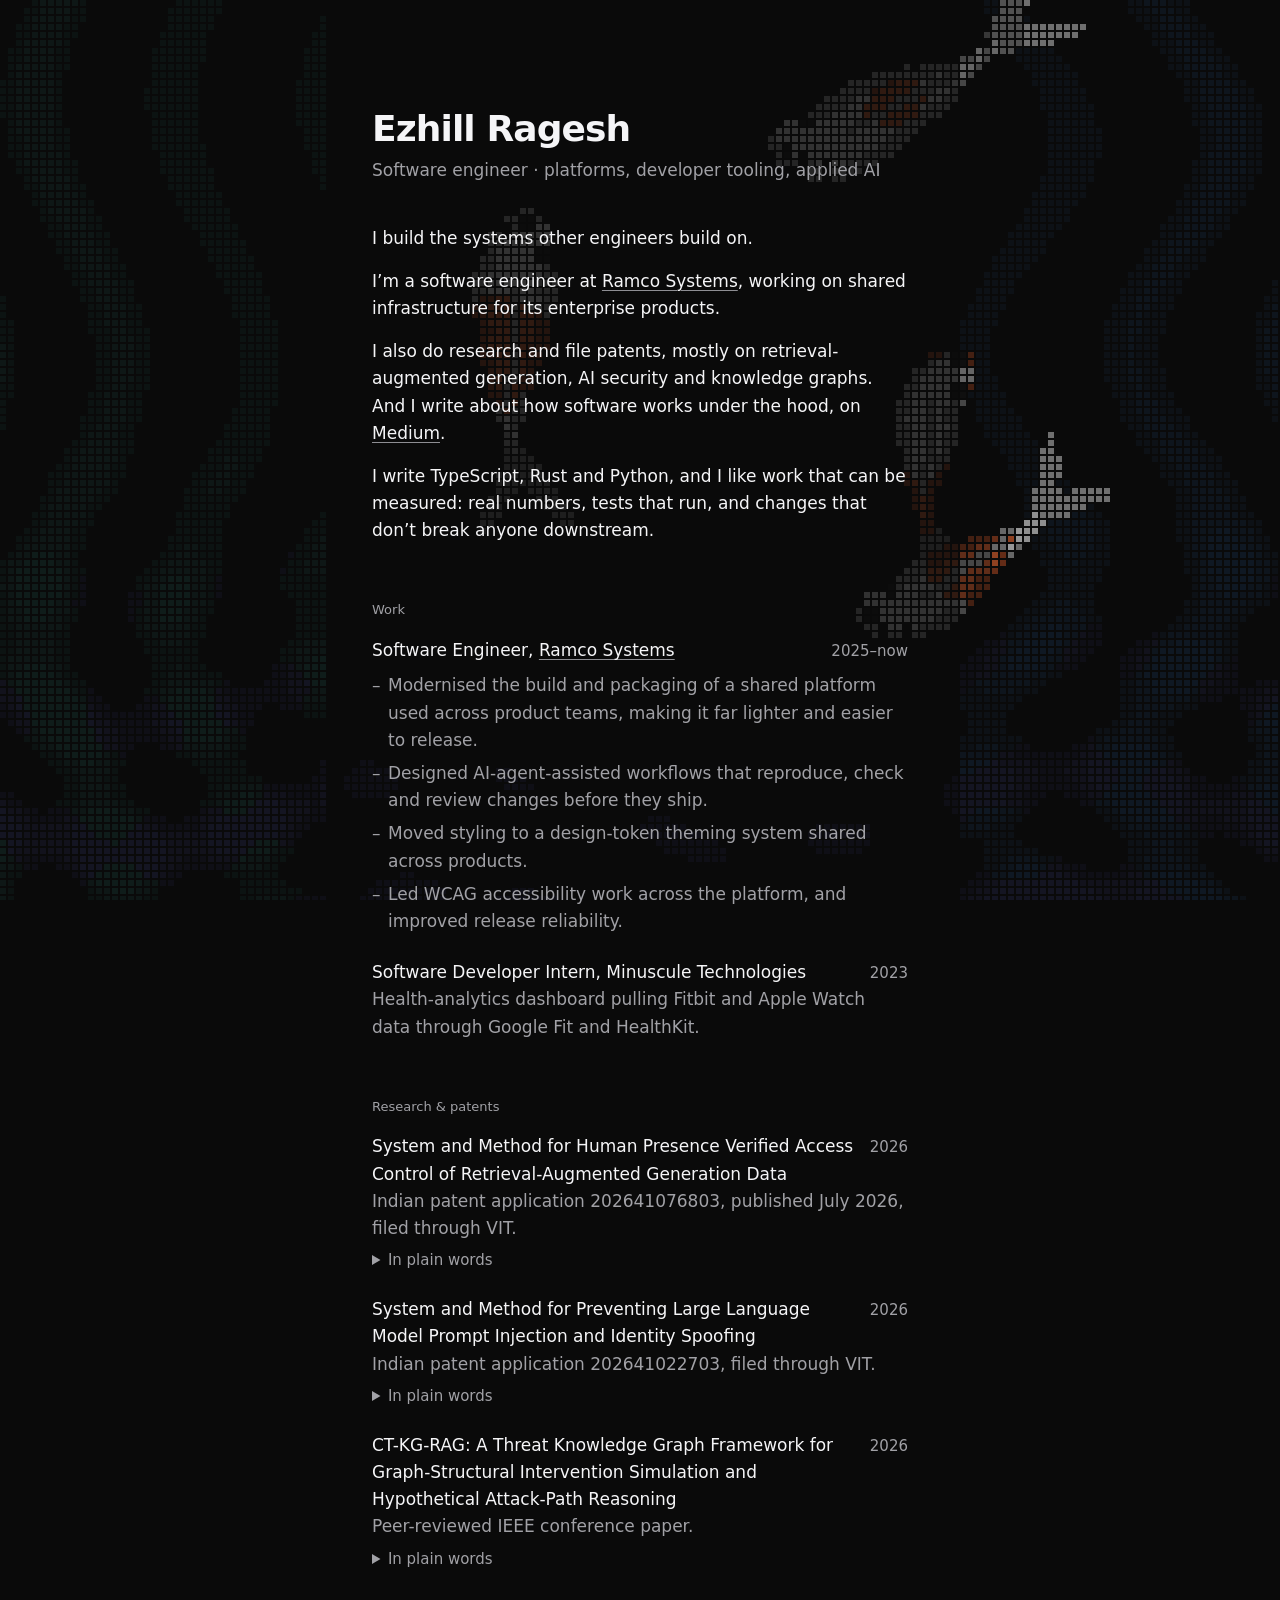
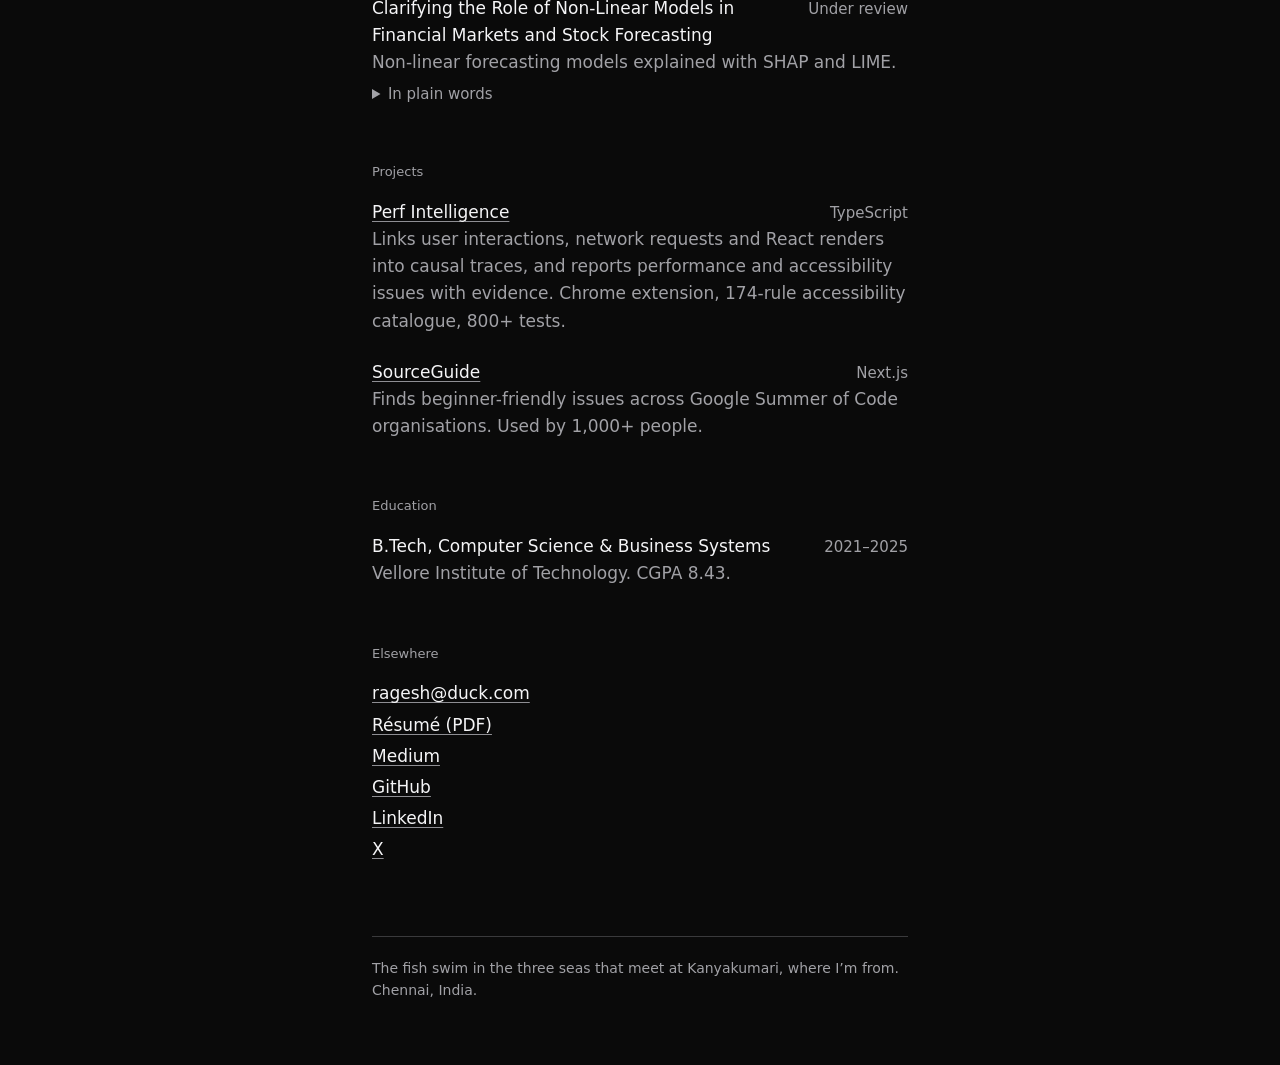
==== index.html @ 2beb7616 "Add pixel koi background Dark-only theme with an animated canvas background: pixel koi swimming over" ====
<!doctype html>
<html lang="en">
<head>
<meta charset="utf-8">
<meta name="viewport" content="width=device-width, initial-scale=1">
<title>Ezhill Ragesh · Software Engineer</title>
<meta name="description" content="Ezhill Ragesh is a software engineer in Chennai working on platforms, developer tooling and applied AI. Research and patents on retrieval-augmented generation and AI security.">
<meta name="author" content="Ezhill Ragesh">
<meta name="robots" content="index, follow, max-image-preview:large">
<meta name="color-scheme" content="dark">
<meta name="theme-color" content="#0a0a0a">
<link rel="canonical" href="https://ezhillragesh.github.io/">
<link rel="icon" href="/favicon.svg" type="image/svg+xml">
<link rel="icon" href="/apple-touch-icon.png" type="image/png" sizes="180x180">
<link rel="apple-touch-icon" href="/apple-touch-icon.png">
<link rel="me" href="https://github.com/ezhillragesh">
<link rel="me" href="https://medium.com/@ezhillragesh">
<link rel="me" href="https://x.com/ezhillragesh">
<link rel="me" href="https://linkedin.com/in/ezhillragesh">

<meta property="og:type" content="profile">
<meta property="og:site_name" content="Ezhill Ragesh">
<meta property="og:title" content="Ezhill Ragesh · Software Engineer">
<meta property="og:description" content="Platforms, developer tooling and applied AI. Research and patents on retrieval-augmented generation and AI security.">
<meta property="og:url" content="https://ezhillragesh.github.io/">
<meta property="og:image" content="https://ezhillragesh.github.io/og.png">
<meta property="og:image:width" content="1200">
<meta property="og:image:height" content="630">
<meta property="og:image:alt" content="Ezhill Ragesh, software engineer">
<meta property="og:locale" content="en_IN">
<meta property="profile:first_name" content="Ezhill">
<meta property="profile:last_name" content="Ragesh">
<meta name="twitter:card" content="summary_large_image">
<meta name="twitter:site" content="@ezhillragesh">
<meta name="twitter:creator" content="@ezhillragesh">
<meta name="twitter:title" content="Ezhill Ragesh · Software Engineer">
<meta name="twitter:description" content="Platforms, developer tooling and applied AI. Research and patents on retrieval-augmented generation and AI security.">
<meta name="twitter:image" content="https://ezhillragesh.github.io/og.png">

<script type="application/ld+json">
{
  "@context": "https://schema.org",
  "@type": "ProfilePage",
  "url": "https://ezhillragesh.github.io/",
  "dateModified": "2026-10-26",
  "mainEntity": {
    "@type": "Person",
    "@id": "https://ezhillragesh.github.io/#person",
    "name": "Ezhill Ragesh",
    "alternateName": ["Ezhill Ragesh K T", "Ezhill"],
    "url": "https://ezhillragesh.github.io/",
    "image": "https://ezhillragesh.github.io/og.png",
    "jobTitle": "Software Engineer",
    "worksFor": { "@type": "Organization", "name": "Ramco Systems", "url": "https://www.ramco.com" },
    "alumniOf": { "@type": "CollegeOrUniversity", "name": "Vellore Institute of Technology", "url": "https://vit.ac.in" },
    "address": { "@type": "PostalAddress", "addressLocality": "Chennai", "addressCountry": "IN" },
    "email": "mailto:ragesh@duck.com",
    "knowsAbout": ["Platform engineering", "Developer tooling", "Applied AI", "Retrieval-augmented generation", "AI security", "Knowledge graphs", "Web performance", "Accessibility", "TypeScript", "Python"],
    "sameAs": [
      "https://github.com/ezhillragesh",
      "https://linkedin.com/in/ezhillragesh",
      "https://x.com/ezhillragesh",
      "https://medium.com/@ezhillragesh"
    ]
  }
}
</script>
<style>
  :root {
    color-scheme: dark;
    --bg: #0a0a0a;
    --text: #f5f5f7;
    --muted: #a1a1a6;
    --underline: #8e8e93;
    --line: #3a3a3c;
    --focus: #4da3ff;
    --sea-west: #173a34;
    --sea-east: #18304d;
    --sea-south: #25284a;
  }

  *, *::before, *::after { box-sizing: border-box; }

  html {
    -webkit-text-size-adjust: 100%;
    text-size-adjust: 100%;
  }

  body {
    margin: 0;
    background: var(--bg);
    color: var(--text);
    font: 400 1.0625rem/1.6 system-ui, -apple-system, "Segoe UI", Roboto, "Helvetica Neue", Arial, sans-serif;
    font-synthesis: none;
    text-rendering: optimizeLegibility;
    -webkit-font-smoothing: antialiased;
  }

  .sea {
    position: fixed;
    inset: 0;
    z-index: -1;
    width: 100%;
    height: 100%;
    pointer-events: none;
  }

  .wrap {
    max-width: 36rem;
    margin: 0 auto;
    padding: 0 1.25rem;
  }
  .top { padding-top: clamp(3.5rem, 12vh, 8rem); }

  .sr {
    position: absolute;
    width: 1px;
    height: 1px;
    margin: -1px;
    padding: 0;
    overflow: hidden;
    clip: rect(0 0 0 0);
    white-space: nowrap;
    border: 0;
  }

  h1 {
    margin: 0;
    font-size: clamp(1.875rem, 6vw, 2.25rem);
    line-height: 1.15;
    font-weight: 600;
    letter-spacing: -0.025em;
  }

  .lede {
    margin: 0.5rem 0 0;
    color: var(--muted);
  }

  h2 {
    margin: 3.5rem 0 1rem;
    font-size: 0.8125rem;
    font-weight: 500;
    color: var(--muted);
  }

  p { margin: 0 0 1rem; }
  .intro { margin-top: 2.5rem; }

  a {
    color: inherit;
    text-decoration: underline;
    text-decoration-color: var(--underline);
    text-decoration-thickness: 1px;
    text-underline-offset: 0.2em;
  }
  a:hover { text-decoration-color: currentColor; }
  a:focus-visible,
  summary:focus-visible {
    outline: 2px solid var(--focus);
    outline-offset: 2px;
    border-radius: 2px;
  }

  ul, ol {
    list-style: none;
    margin: 0;
    padding: 0;
  }
  li { margin: 0 0 1.5rem; }
  li:last-child { margin-bottom: 0; }

  .row {
    display: flex;
    justify-content: space-between;
    align-items: baseline;
    gap: 1rem;
  }
  .meta {
    flex-shrink: 0;
    color: var(--muted);
    font-size: 0.9375rem;
    font-variant-numeric: tabular-nums;
  }
  .desc {
    display: block;
    color: var(--muted);
  }

  .points {
    margin-top: 0.5rem;
    color: var(--muted);
  }
  .points li {
    position: relative;
    margin: 0 0 0.375rem;
    padding-left: 1rem;
  }
  .points li::before {
    content: "–";
    content: "–" / "";
    position: absolute;
    left: 0;
  }

  details { margin-top: 0.375rem; }
  summary {
    width: fit-content;
    color: var(--muted);
    font-size: 0.9375rem;
    cursor: pointer;
  }
  summary:hover { color: var(--text); }
  details p {
    margin: 0.375rem 0 0;
    padding-left: 1rem;
    border-left: 1px solid var(--line);
  }

  .links li { margin-bottom: 0.25rem; }

  footer .wrap { padding-bottom: 4rem; }
  footer p {
    margin: 4.5rem 0 0;
    padding-top: 1.25rem;
    border-top: 1px solid var(--line);
    color: var(--muted);
    font-size: 0.875rem;
  }

  ::selection {
    background: var(--text);
    color: var(--bg);
  }

</style>
</head>
<body>
<canvas class="sea" aria-hidden="true"></canvas>
<header class="wrap top">
  <h1>Ezhill Ragesh</h1>
  <p class="lede">Software engineer · platforms, developer tooling, applied AI</p>
</header>

<main class="wrap">
  <section class="intro" aria-label="About">
    <p>I build the systems other engineers build on.</p>
    <p>I&rsquo;m a software engineer at <a href="https://www.ramco.com">Ramco Systems</a>, working on shared infrastructure for its enterprise products.</p>
    <p>I also do research and file patents, mostly on retrieval-augmented generation, AI security and knowledge graphs. And I write about how software works under the hood, on <a href="https://medium.com/@ezhillragesh">Medium</a>.</p>
    <p>I write TypeScript, Rust and Python, and I like work that can be measured: real numbers, tests that run, and changes that don&rsquo;t break anyone downstream.</p>
  </section>

  <section aria-labelledby="work">
    <h2 id="work">Work</h2>
    <ul role="list">
      <li>
        <div class="row"><span>Software Engineer, <a href="https://www.ramco.com">Ramco Systems</a></span><span class="meta">2025&ndash;now</span></div>
        <ul class="points" role="list">
          <li>Modernised the build and packaging of a shared platform used across product teams, making it far lighter and easier to release.</li>
          <li>Designed AI-agent-assisted workflows that reproduce, check and review changes before they ship.</li>
          <li>Moved styling to a design-token theming system shared across products.</li>
          <li>Led WCAG accessibility work across the platform, and improved release reliability.</li>
        </ul>
      </li>
      <li>
        <div class="row"><span>Software Developer Intern, Minuscule Technologies</span><span class="meta">2023</span></div>
        <span class="desc">Health-analytics dashboard pulling Fitbit and Apple Watch data through Google Fit and HealthKit.</span>
      </li>
    </ul>
  </section>

  <section aria-labelledby="research">
    <h2 id="research">Research &amp; patents</h2>
    <ul role="list">
      <li>
        <div class="row"><span>System and Method for Human Presence Verified Access Control of Retrieval-Augmented Generation Data</span><span class="meta">2026</span></div>
        <span class="desc">Indian patent application 202641076803, published July 2026, filed through VIT.</span>
        <details>
          <summary>In plain words<span class="sr">: human-presence patent</span></summary>
          <p>An AI assistant can read private documents only while a real person is proven to be present, so malware on a fully compromised computer can&rsquo;t quietly pull the data out.</p>
        </details>
      </li>
      <li>
        <div class="row"><span>System and Method for Preventing Large Language Model Prompt Injection and Identity Spoofing</span><span class="meta">2026</span></div>
        <span class="desc">Indian patent application 202641022703, filed through VIT.</span>
        <details>
          <summary>In plain words<span class="sr">: prompt-injection patent</span></summary>
          <p>Stops attackers from hiding instructions in what an AI model reads, or posing as someone else, to make the model do things it shouldn&rsquo;t.</p>
        </details>
      </li>
      <li>
        <div class="row"><span>CT-KG-RAG: A Threat Knowledge Graph Framework for Graph-Structural Intervention Simulation and Hypothetical Attack-Path Reasoning</span><span class="meta">2026</span></div>
        <span class="desc">Peer-reviewed IEEE conference paper.</span>
        <details>
          <summary>In plain words<span class="sr">: threat knowledge graph paper</span></summary>
          <p>Maps how cyberattacks connect as a graph, then lets an AI ask &ldquo;what if&rdquo;: which attack paths open or close when one part of a system changes.</p>
        </details>
      </li>
      <li>
        <div class="row"><span>Clarifying the Role of Non-Linear Models in Financial Markets and Stock Forecasting</span><span class="meta">Under review</span></div>
        <span class="desc">Non-linear forecasting models explained with SHAP and LIME.</span>
        <details>
          <summary>In plain words<span class="sr">: stock forecasting paper</span></summary>
          <p>Tests whether complex models really predict Indian stock prices better than simple ones, and shows why they make the predictions they do.</p>
        </details>
      </li>
    </ul>
  </section>

  <section aria-labelledby="projects">
    <h2 id="projects">Projects</h2>
    <ul role="list">
      <li>
        <div class="row"><a href="https://github.com/ezhillragesh/performance-engine">Perf Intelligence</a><span class="meta">TypeScript</span></div>
        <span class="desc">Links user interactions, network requests and React renders into causal traces, and reports performance and accessibility issues with evidence. Chrome extension, 174-rule accessibility catalogue, 800+ tests.</span>
      </li>
      <li>
        <div class="row"><a href="https://sourceguide.vercel.app/">SourceGuide</a><span class="meta">Next.js</span></div>
        <span class="desc">Finds beginner-friendly issues across Google Summer of Code organisations. Used by 1,000+ people.</span>
      </li>
    </ul>
  </section>

  <section aria-labelledby="education">
    <h2 id="education">Education</h2>
    <ul role="list">
      <li>
        <div class="row"><span>B.Tech, Computer Science &amp; Business Systems</span><span class="meta">2021&ndash;2025</span></div>
        <span class="desc">Vellore Institute of Technology. CGPA 8.43.</span>
      </li>
    </ul>
  </section>

  <section aria-labelledby="elsewhere">
    <h2 id="elsewhere">Elsewhere</h2>
    <ul class="links" role="list">
      <li><a href="mailto:ragesh@duck.com">ragesh@duck.com</a></li>
      <li><a href="/resume.pdf">R&eacute;sum&eacute; (PDF)</a></li>
      <li><a href="https://medium.com/@ezhillragesh">Medium</a></li>
      <li><a href="https://github.com/ezhillragesh">GitHub</a></li>
      <li><a href="https://linkedin.com/in/ezhillragesh">LinkedIn</a></li>
      <li><a href="https://x.com/ezhillragesh">X</a></li>
    </ul>
  </section>

</main>

<footer>
  <div class="wrap">
    <p>The fish swim in the three seas that meet at Kanyakumari, where I’m from. Chennai, India.</p>
  </div>
</footer>

<script>
// Pixel fish swimming over a faint sea: the Arabian Sea (west), the Bay of
// Bengal (east) and the Indian Ocean (south), which meet at Kanyakumari.
(() => {
  const canvas = document.querySelector('.sea');
  const ctx = canvas.getContext('2d', { alpha: false });
  const motion = matchMedia('(prefers-reduced-motion: reduce)');
  const PITCH = 8, CELL = 6, FPS = 30;
  // fish are drawn at 20% strength under the text so it keeps WCAG AA contrast
  const DIM = [0.2, 0.45, 0.7, 1];
  const FISH = { body: '#d4d4d4', shade: '#8f8f8f', orange: '#c8582b', deep: '#8a3a1c', fin: '#6f6f6f', eye: '#141414' };
  let w, h, cols, rows, cx, column, raf = 0, last = 0, bg, sea, paint, fish = [];
  let colWA, colEA, colPW, colPE, colSK, colSP, colDim;
  const food = [];

  const hex = (v) => [1, 3, 5].map((i) => parseInt(v.trim().slice(i, i + 2), 16));
  const mix = (a, b, t) => `rgb(${a.map((x, i) => Math.round(x + (b[i] - x) * t)).join(',')})`;

  function readPalette() {
    const css = getComputedStyle(document.documentElement);
    const base = hex(css.getPropertyValue('--bg'));
    bg = `rgb(${base})`;
    sea = {};
    for (const k of ['west', 'east', 'south']) {
      const c = hex(css.getPropertyValue('--sea-' + k));
      sea[k] = [0, 0.18, 0.28, 0.38].map((t) => mix(base, c, t));
    }
    paint = {};
    for (const [k, v] of Object.entries(FISH)) paint[k] = DIM.map((t) => mix(base, hex(v), t));
  }

  function makeFish(i, n) {
    const len = Math.min(w, h) < 600 ? 120 + Math.random() * 60 : 190 + Math.random() * 110, segs = 16;
    const x = Math.random() * w, y = Math.random() * h, a = Math.random() * Math.PI * 2;
    const pts = Array.from({ length: segs }, (_, k) => ({ x: x - Math.cos(a) * k * len / segs, y: y - Math.sin(a) * k * len / segs }));
    return { pts, len, seg: len / segs, a, speed: 22 + Math.random() * 16, seed: i * 7.3 + Math.random() * 100, phase: Math.random() * 6 };
  }

  function resize() {
    const dpr = Math.min(devicePixelRatio || 1, 2);
    w = innerWidth; h = innerHeight;
    canvas.width = w * dpr; canvas.height = h * dpr;
    ctx.setTransform(dpr, 0, 0, dpr, 0, 0);
    cols = Math.ceil(w / PITCH) + 1; rows = Math.ceil(h / PITCH) + 1;
    cx = w / 2; column = Math.min(w, 640) / 2;
    // per-column constants, so the sea loop only does three sines per cell
    colWA = new Float32Array(cols); colEA = new Float32Array(cols); colPW = new Float32Array(cols);
    colPE = new Float32Array(cols); colSK = new Float32Array(cols); colSP = new Float32Array(cols);
    colDim = new Float32Array(cols);
    for (let i = 0; i < cols; i++) {
      const x = i * PITCH, nx = x / w;
      colWA[i] = Math.max(0, 1 - nx * 1.6);
      colEA[i] = Math.max(0, 1 - (1 - nx) * 1.6);
      colPW[i] = x * 0.045; colPE[i] = -x * 0.04; colSK[i] = x * 0.01;
      colDim[i] = dimAt(x) ? 1 : 0.5;
    }
    const n = Math.max(2, Math.min(5, Math.round((w * h) / 300000)));
    while (fish.length < n) fish.push(makeFish(fish.length, n));
    fish.length = n;
  }

  // how strongly to draw at x: faint under the reading column, full in the margins
  function dimAt(x) {
    const e = Math.abs(x - cx) / column;
    return e < 1 ? 0 : e < 1.1 ? 1 : e < 1.2 ? 2 : 3;
  }

  function step(f, t, dt) {
    const head = f.pts[0];
    let want = f.a + Math.sin(t * 0.3 + f.seed) * 0.6 + Math.sin(t * 0.11 + f.seed * 2) * 0.8;
    const target = food.find((p) => Math.hypot(p.x - head.x, p.y - head.y) < 420);
    const m = 80;
    if (target) want = Math.atan2(target.y - head.y, target.x - head.x);
    else if (head.x < -m || head.x > w + m || head.y < -m || head.y > h + m) want = Math.atan2(h / 2 - head.y, w / 2 - head.x);
    let d = ((want - f.a + Math.PI * 3) % (Math.PI * 2)) - Math.PI;
    f.a += Math.max(-1.2 * dt, Math.min(1.2 * dt, d));
    const v = f.speed * (target ? 1.8 : 1);
    head.x += Math.cos(f.a) * v * dt; head.y += Math.sin(f.a) * v * dt;
    for (let i = 1; i < f.pts.length; i++) {
      const p = f.pts[i], q = f.pts[i - 1];
      const dx = p.x - q.x, dy = p.y - q.y, l = Math.hypot(dx, dy) || 1;
      p.x = q.x + dx / l * f.seg; p.y = q.y + dy / l * f.seg;
    }
  }

  function cell(grid, x, y, color, layer) {
    const i = Math.floor(x / PITCH), j = Math.floor(y / PITCH);
    if (i < 0 || j < 0 || i >= cols || j >= rows) return;
    const k = j * cols + i;
    if (layer >= (grid.layer[k] || 0)) { grid.color[k] = color; grid.layer[k] = layer; }
  }

  function line(grid, x0, y0, x1, y1, color, layer) {
    const n = Math.ceil(Math.hypot(x1 - x0, y1 - y0) / (PITCH * 0.7));
    for (let s = 0; s <= n; s++) cell(grid, x0 + (x1 - x0) * s / n, y0 + (y1 - y0) * s / n, color, layer);
  }

  // fish body half-width from nose (0) to tail base (1), as a fraction of the widest point
  const PROFILE = [[0, .07], [.015, .3], [.04, .56], [.09, .76], [.17, .92], [.28, 1], [.42, .96], [.56, .78], [.69, .54], [.8, .32], [.89, .16], [1, .06]];
  function widthAt(u) {
    for (let i = 1; i < PROFILE.length; i++) {
      if (u <= PROFILE[i][0]) {
        const [a, wa] = PROFILE[i - 1], [b, wb] = PROFILE[i];
        return wa + (wb - wa) * (u - a) / (b - a);
      }
    }
    return 0.06;
  }
  // large contiguous koi patches rather than speckle
  const patchAt = (u, v, s) => Math.sin(u * 7.2 + s) + 0.7 * Math.sin(u * 3.1 - s * 1.7) + 0.4 * Math.cos(v * 2.2 + s * 0.6) > 0.6;

  function drawFish(grid, f, t) {
    const n = f.pts.length, swim = t * 3.4 + f.phase, step = PITCH * 0.45;
    const pos = f.pts.map((p, i) => {
      const q = f.pts[Math.min(i + 1, n - 1)], r = f.pts[Math.max(i - 1, 0)];
      const ang = Math.atan2(r.y - q.y, r.x - q.x), u = i / (n - 1);
      const sway = Math.sin(swim - i * 0.5) * 6 * u * u;
      return { x: p.x - Math.sin(ang) * sway, y: p.y + Math.cos(ang) * sway, ang };
    });
    const at = (u) => {
      const x = Math.max(0, Math.min(1, u)) * (n - 1);
      const i = Math.min(n - 2, Math.floor(x)), fr = x - i, a = pos[i], b = pos[i + 1];
      return { x: a.x + (b.x - a.x) * fr, y: a.y + (b.y - a.y) * fr, ang: a.ang };
    };
    const maxHalf = f.len * 0.152;

    // tail: a fan that flares from the peduncle and forks at the trailing edge
    const tail = at(1), ta = tail.ang + Math.PI + Math.sin(swim) * 0.24;
    const tc = Math.cos(ta), ts = Math.sin(ta), tnx = -ts, tny = tc;
    const tLen = f.len * 0.32, tHalf = f.len * 0.2;
    for (let d = 0; d <= tLen; d += step) {
      const fr = d / tLen, hw = tHalf * (0.16 + 0.84 * fr);
      for (let o = -hw; o <= hw; o += step) {
        if (fr > 0.3 + 0.7 * (Math.abs(o) / hw)) continue;
        cell(grid, tail.x + tc * d + tnx * o, tail.y + ts * d + tny * o, 'fin', 1);
      }
    }

    // pectoral fins, swept back and fanning as it swims
    for (const side of [-1, 1]) {
      const b = at(0.3);
      const fa = b.ang + Math.PI + side * (0.95 + Math.sin(swim * 0.9 + side) * 0.22);
      const fc = Math.cos(fa), fs = Math.sin(fa), fl = f.len * 0.17;
      for (let d = 0; d <= fl; d += step) {
        const hw = f.len * 0.045 * (1 - d / fl) + step * 0.5;
        for (let o = -hw; o <= hw; o += step) {
          cell(grid, b.x + fc * d - fs * o, b.y + fs * d + fc * o, 'fin', 1);
        }
      }
    }

    // body: a filled cross-section at each point along the spine
    for (let d = 0; d <= f.len; d += step) {
      const u = d / f.len, p = at(u), hw = widthAt(u) * maxHalf;
      const nx = -Math.sin(p.ang), ny = Math.cos(p.ang);
      for (let o = -hw; o <= hw; o += step) {
        const v = o / hw, edge = Math.abs(v) > 0.66 || u > 0.93;
        const orange = patchAt(u, v, f.seed);
        cell(grid, p.x + nx * o, p.y + ny * o, orange ? (edge ? 'deep' : 'orange') : edge ? 'shade' : 'body', 2);
      }
    }

    for (let d = f.len * 0.3; d <= f.len * 0.8; d += step) {
      const p = at(d / f.len);
      cell(grid, p.x, p.y, 'shade', 3);
    }

    const e = at(0.08), er = widthAt(0.08) * maxHalf * 0.66;
    for (const side of [-1, 1]) {
      const ex = e.x - Math.sin(e.ang) * er * side, ey = e.y + Math.cos(e.ang) * er * side;
      for (const dx of [-PITCH * 0.4, PITCH * 0.4]) for (const dy of [-PITCH * 0.4, PITCH * 0.4]) cell(grid, ex + dx, ey + dy, 'eye', 4);
    }
  }

  function render(t, dt) {
    ctx.fillStyle = bg;
    ctx.fillRect(0, 0, w, h);
    // faint sea
    for (let i = 0; i < cols; i++) colSP[i] = Math.sin(colSK[i] + t * 0.15) * 2;
    for (let j = 0; j < rows; j++) {
      const y = j * PITCH, ny = y / h;
      const rw = Math.sin(y * 0.012 + t * 0.2) * 2, re = Math.sin(y * 0.015 - t * 0.25) * 2;
      const sb = -y * 0.05 - t, sa = Math.max(0, 1 - (1 - ny) * 1.8);
      for (let i = 0; i < cols; i++) {
        const west = colWA[i] * (0.5 + 0.5 * Math.sin(colPW[i] - t * 0.9 + rw));
        const east = colEA[i] * (0.5 + 0.5 * Math.sin(colPE[i] - t * 0.8 + re));
        const south = sa * (0.5 + 0.5 * Math.sin(sb + colSP[i]));
        const v = (west + east + south) * colDim[i];
        const level = v > 1.05 ? 3 : v > 0.8 ? 2 : v > 0.55 ? 1 : 0;
        if (!level) continue;
        const k = south >= west && south >= east ? 'south' : west >= east ? 'west' : 'east';
        ctx.fillStyle = sea[k][level];
        ctx.fillRect(i * PITCH, y, CELL, CELL);
      }
    }
    // fish
    const grid = { color: new Array(cols * rows), layer: new Uint8Array(cols * rows) };
    for (const f of fish) { if (dt) step(f, t, dt); drawFish(grid, f, t); }
    for (let k = 0; k < grid.color.length; k++) {
      const c = grid.color[k];
      if (!c) continue;
      const x = (k % cols) * PITCH, y = Math.floor(k / cols) * PITCH;
      ctx.fillStyle = paint[c][dimAt(x + CELL / 2)];
      ctx.fillRect(x, y, CELL, CELL);
    }
    // food the visitor dropped
    for (const p of food) {
      ctx.fillStyle = paint.orange[dimAt(p.x)];
      ctx.fillRect(Math.floor(p.x / PITCH) * PITCH, Math.floor(p.y / PITCH) * PITCH, CELL, CELL);
    }
    while (food.length && (t - food[0].t > 6 || fish.some((f) => Math.hypot(f.pts[0].x - food[0].x, f.pts[0].y - food[0].y) < 14))) food.shift();
  }

  function frame(now) {
    raf = requestAnimationFrame(frame);
    if (now - last < 1000 / FPS) return;
    const dt = last ? Math.min(0.1, (now - last) / 1000) : 0;
    last = now;
    render(now / 1000, dt);
  }

  function start() {
    cancelAnimationFrame(raf); last = 0;
    readPalette(); resize();
    if (motion.matches) {
      for (const f of fish) for (let s = 0; s < 40; s++) step(f, s / 10, 0.1);
      render(4, 0);
    } else raf = requestAnimationFrame(frame);
  }

  let pending;
  addEventListener('resize', () => { clearTimeout(pending); pending = setTimeout(start, 150); });
  motion.addEventListener('change', start);
  addEventListener('pointerdown', (e) => {
    if (!motion.matches && food.length < 8) food.push({ x: e.clientX, y: e.clientY, t: performance.now() / 1000 });
  }, { passive: true });
  start();
})();
</script>
</body>
</html>
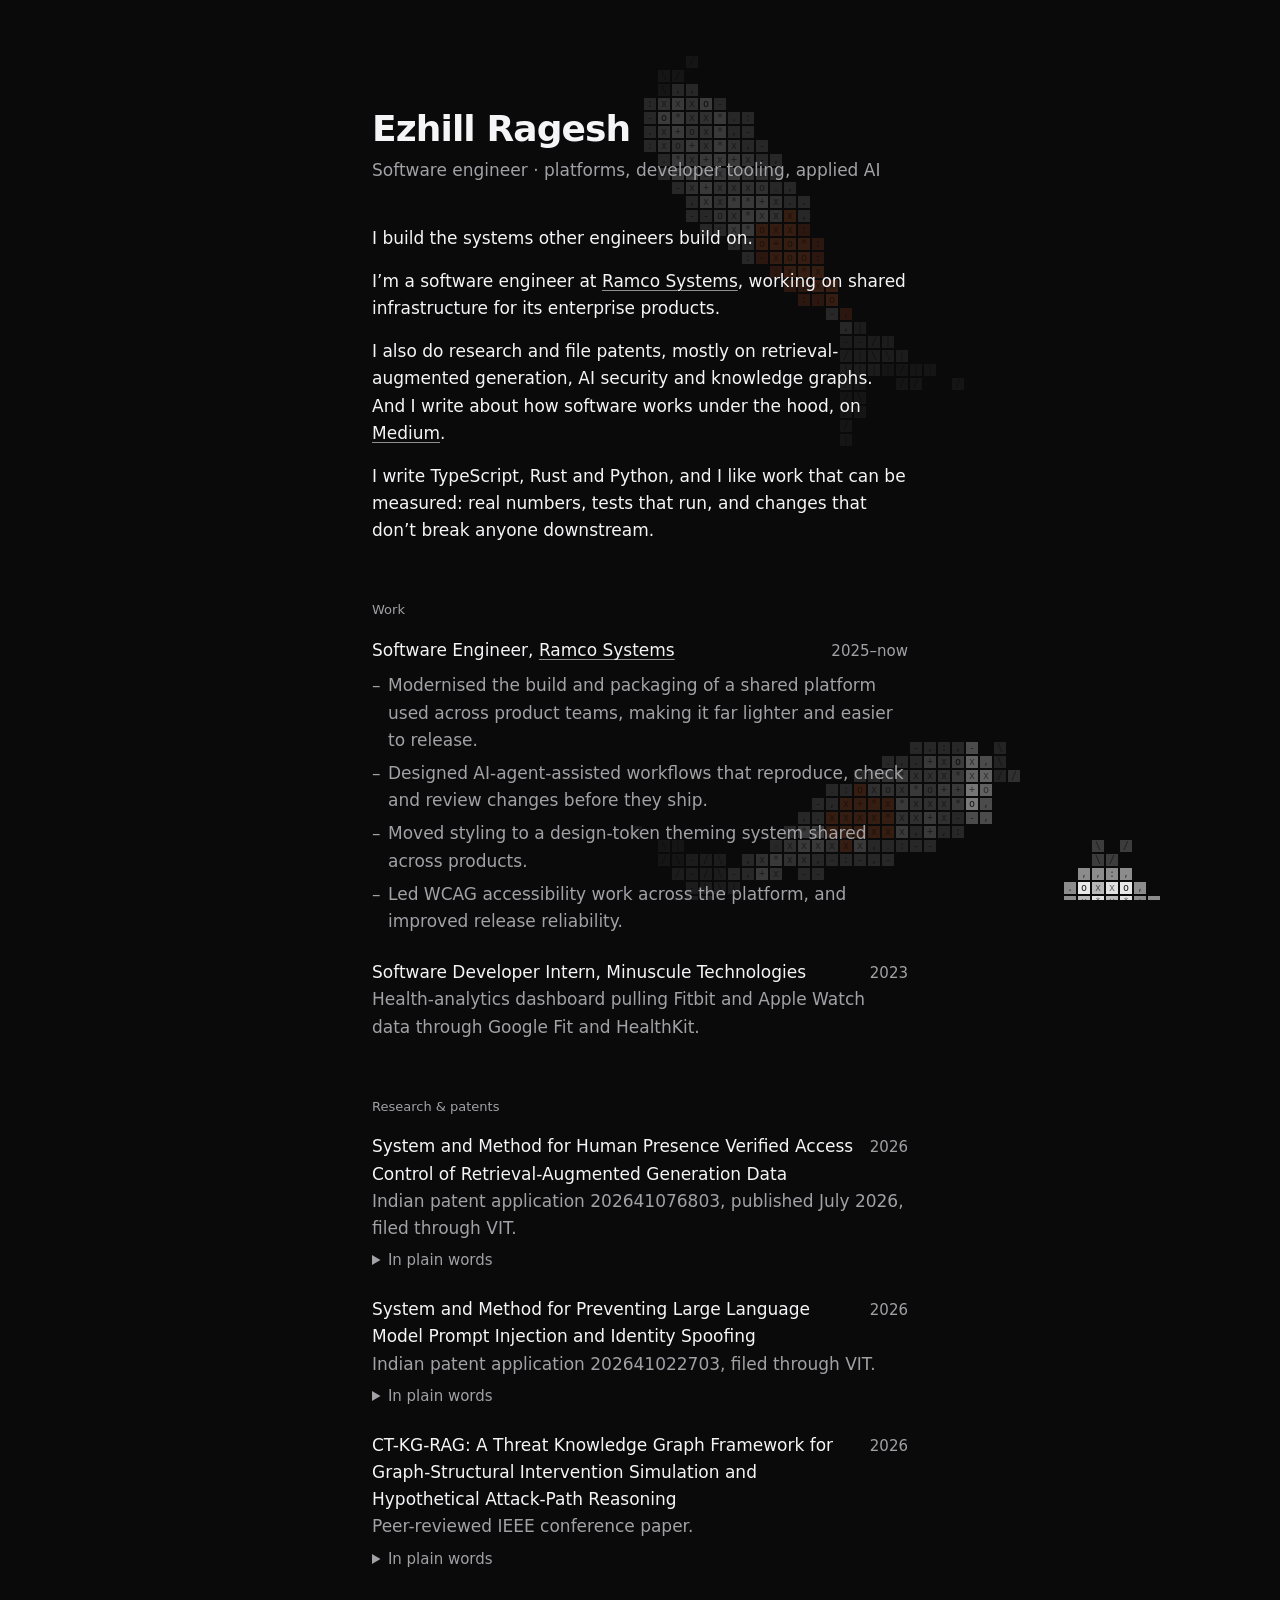
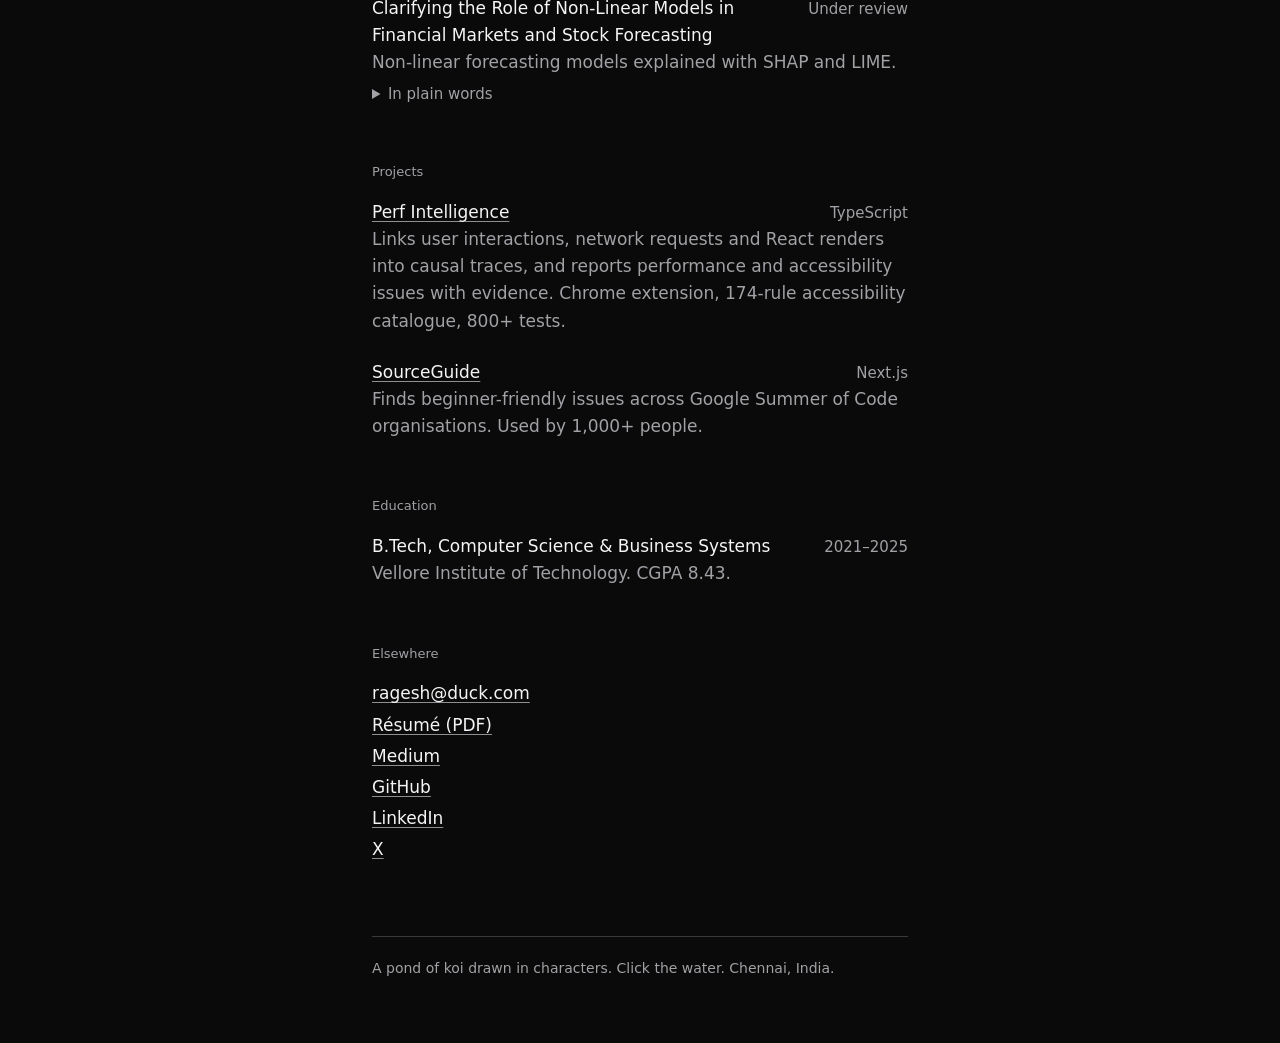
==== commit 7501980e: "Redraw the pond as character art Drop the wave layer for a flat dark background, and render the koi " ====
--- a/index.html
+++ b/index.html
@@ -74,9 +74,6 @@
     --underline: #8e8e93;
     --line: #3a3a3c;
     --focus: #4da3ff;
-    --sea-west: #173a34;
-    --sea-east: #18304d;
-    --sea-south: #25284a;
   }
 
   *, *::before, *::after { box-sizing: border-box; }
@@ -347,108 +344,94 @@
 
 <footer>
   <div class="wrap">
-    <p>The fish swim in the three seas that meet at Kanyakumari, where I’m from. Chennai, India.</p>
+    <p>A pond of koi drawn in characters. Click the water. Chennai, India.</p>
   </div>
 </footer>
 
 <script>
-// Pixel fish swimming over a faint sea: the Arabian Sea (west), the Bay of
-// Bengal (east) and the Indian Ocean (south), which meet at Kanyakumari.
+// A pond of koi drawn on a character grid: every cell is a small square with a
+// typed glyph in it, so the fish read as terminal art rather than flat pixels.
 (() => {
   const canvas = document.querySelector('.sea');
   const ctx = canvas.getContext('2d', { alpha: false });
   const motion = matchMedia('(prefers-reduced-motion: reduce)');
-  const PITCH = 8, CELL = 6, FPS = 30;
-  // fish are drawn at 20% strength under the text so it keeps WCAG AA contrast
-  const DIM = [0.2, 0.45, 0.7, 1];
-  const FISH = { body: '#d4d4d4', shade: '#8f8f8f', orange: '#c8582b', deep: '#8a3a1c', fin: '#6f6f6f', eye: '#141414' };
-  let w, h, cols, rows, cx, column, raf = 0, last = 0, bg, sea, paint, fish = [];
-  let colWA, colEA, colPW, colPE, colSK, colSP, colDim;
-  const food = [];
-
-  const hex = (v) => [1, 3, 5].map((i) => parseInt(v.trim().slice(i, i + 2), 16));
+  const FPS = 14;
+  const PAL = {
+    pale: '#e0e0e0', body: '#b8b8b8', mid: '#8c8c8c', edge: '#5e5e5e',
+    faint: '#3c3c3c', koi: '#d4622f', deep: '#9f4320', eye: '#e8e8e8'
+  };
+  // dimmer behind the reading column so body text keeps its contrast
+  const LEVELS = [0.22, 0.5, 0.75, 1];
+  const SCALE = ['x', 'x', 'o', 'x', '*', '+'];
+  const SOFT = ['.', ',', ':', '-'];
+  const FIN = ['/', '\\', '|', '-'];
+
+  let CELL = 14, GAP = 2;
+  let w, h, cols, rows, cx, column, raf = 0, last = 0;
+  let bg, paint, ink, dimCol, colorAt, glyphAt, layerAt;
+  let fish = [], ripples = [];
+
+  const hex = (v) => [1, 3, 5].map((i) => parseInt(v.slice(i, i + 2), 16));
   const mix = (a, b, t) => `rgb(${a.map((x, i) => Math.round(x + (b[i] - x) * t)).join(',')})`;
+  const hash = (a, b, c) => {
+    let x = (a * 374761393 + b * 668265263 + c * 1442695040) | 0;
+    x = Math.imul(x ^ (x >>> 13), 1274126177);
+    return ((x ^ (x >>> 16)) >>> 0) / 4294967296;
+  };
 
   function readPalette() {
-    const css = getComputedStyle(document.documentElement);
-    const base = hex(css.getPropertyValue('--bg'));
+    const base = hex(getComputedStyle(document.documentElement).getPropertyValue('--bg').trim());
     bg = `rgb(${base})`;
-    sea = {};
-    for (const k of ['west', 'east', 'south']) {
-      const c = hex(css.getPropertyValue('--sea-' + k));
-      sea[k] = [0, 0.18, 0.28, 0.38].map((t) => mix(base, c, t));
-    }
-    paint = {};
-    for (const [k, v] of Object.entries(FISH)) paint[k] = DIM.map((t) => mix(base, hex(v), t));
-  }
-
-  function makeFish(i, n) {
-    const len = Math.min(w, h) < 600 ? 120 + Math.random() * 60 : 190 + Math.random() * 110, segs = 16;
-    const x = Math.random() * w, y = Math.random() * h, a = Math.random() * Math.PI * 2;
-    const pts = Array.from({ length: segs }, (_, k) => ({ x: x - Math.cos(a) * k * len / segs, y: y - Math.sin(a) * k * len / segs }));
-    return { pts, len, seg: len / segs, a, speed: 22 + Math.random() * 16, seed: i * 7.3 + Math.random() * 100, phase: Math.random() * 6 };
+    paint = {}; ink = {};
+    for (const [k, v] of Object.entries(PAL)) {
+      const c = hex(v);
+      paint[k] = LEVELS.map((t) => mix(base, c, t));
+      // the glyph sits a few shades under its own cell
+      ink[k] = LEVELS.map((t) => mix(base, c, t * (k === 'eye' ? 0.1 : 0.42)));
+    }
+  }
+
+  function makeFish(i) {
+    const span = Math.min(w, h);
+    const len = (span < 620 ? 150 + Math.random() * 60 : 230 + Math.random() * 120);
+    const segs = 18, a = Math.random() * Math.PI * 2;
+    const x = Math.random() * w, y = Math.random() * h;
+    return {
+      pts: Array.from({ length: segs }, (_, k) => ({ x: x - Math.cos(a) * k * len / segs, y: y - Math.sin(a) * k * len / segs })),
+      len, seg: len / segs, a, speed: 13 + Math.random() * 9, seed: 1 + i * 37 + Math.floor(Math.random() * 500), phase: Math.random() * 6
+    };
   }
 
   function resize() {
     const dpr = Math.min(devicePixelRatio || 1, 2);
     w = innerWidth; h = innerHeight;
+    CELL = w < 620 ? 11 : 14; GAP = w < 620 ? 2 : 2;
     canvas.width = w * dpr; canvas.height = h * dpr;
     ctx.setTransform(dpr, 0, 0, dpr, 0, 0);
-    cols = Math.ceil(w / PITCH) + 1; rows = Math.ceil(h / PITCH) + 1;
-    cx = w / 2; column = Math.min(w, 640) / 2;
-    // per-column constants, so the sea loop only does three sines per cell
-    colWA = new Float32Array(cols); colEA = new Float32Array(cols); colPW = new Float32Array(cols);
-    colPE = new Float32Array(cols); colSK = new Float32Array(cols); colSP = new Float32Array(cols);
-    colDim = new Float32Array(cols);
+    ctx.textAlign = 'center';
+    ctx.textBaseline = 'middle';
+    ctx.font = `${Math.round((CELL - GAP) * 0.82)}px ui-monospace, SFMono-Regular, Menlo, Consolas, monospace`;
+    cols = Math.ceil(w / CELL) + 1; rows = Math.ceil(h / CELL) + 1;
+    cx = w / 2; column = Math.min(w, 660) / 2;
+    dimCol = new Uint8Array(cols);
     for (let i = 0; i < cols; i++) {
-      const x = i * PITCH, nx = x / w;
-      colWA[i] = Math.max(0, 1 - nx * 1.6);
-      colEA[i] = Math.max(0, 1 - (1 - nx) * 1.6);
-      colPW[i] = x * 0.045; colPE[i] = -x * 0.04; colSK[i] = x * 0.01;
-      colDim[i] = dimAt(x) ? 1 : 0.5;
-    }
-    const n = Math.max(2, Math.min(5, Math.round((w * h) / 300000)));
-    while (fish.length < n) fish.push(makeFish(fish.length, n));
+      const e = Math.abs(i * CELL + CELL / 2 - cx) / column;
+      dimCol[i] = e < 1 ? 0 : e < 1.12 ? 1 : e < 1.3 ? 2 : 3;
+    }
+    colorAt = new Array(cols * rows); glyphAt = new Array(cols * rows); layerAt = new Uint8Array(cols * rows);
+    const n = Math.max(2, Math.min(5, Math.round((w * h) / 330000)));
+    while (fish.length < n) fish.push(makeFish(fish.length));
     fish.length = n;
   }
 
-  // how strongly to draw at x: faint under the reading column, full in the margins
-  function dimAt(x) {
-    const e = Math.abs(x - cx) / column;
-    return e < 1 ? 0 : e < 1.1 ? 1 : e < 1.2 ? 2 : 3;
-  }
-
-  function step(f, t, dt) {
-    const head = f.pts[0];
-    let want = f.a + Math.sin(t * 0.3 + f.seed) * 0.6 + Math.sin(t * 0.11 + f.seed * 2) * 0.8;
-    const target = food.find((p) => Math.hypot(p.x - head.x, p.y - head.y) < 420);
-    const m = 80;
-    if (target) want = Math.atan2(target.y - head.y, target.x - head.x);
-    else if (head.x < -m || head.x > w + m || head.y < -m || head.y > h + m) want = Math.atan2(h / 2 - head.y, w / 2 - head.x);
-    let d = ((want - f.a + Math.PI * 3) % (Math.PI * 2)) - Math.PI;
-    f.a += Math.max(-1.2 * dt, Math.min(1.2 * dt, d));
-    const v = f.speed * (target ? 1.8 : 1);
-    head.x += Math.cos(f.a) * v * dt; head.y += Math.sin(f.a) * v * dt;
-    for (let i = 1; i < f.pts.length; i++) {
-      const p = f.pts[i], q = f.pts[i - 1];
-      const dx = p.x - q.x, dy = p.y - q.y, l = Math.hypot(dx, dy) || 1;
-      p.x = q.x + dx / l * f.seg; p.y = q.y + dy / l * f.seg;
-    }
-  }
-
-  function cell(grid, x, y, color, layer) {
-    const i = Math.floor(x / PITCH), j = Math.floor(y / PITCH);
+  function set(x, y, color, glyph, layer) {
+    const i = Math.floor(x / CELL), j = Math.floor(y / CELL);
     if (i < 0 || j < 0 || i >= cols || j >= rows) return;
     const k = j * cols + i;
-    if (layer >= (grid.layer[k] || 0)) { grid.color[k] = color; grid.layer[k] = layer; }
-  }
-
-  function line(grid, x0, y0, x1, y1, color, layer) {
-    const n = Math.ceil(Math.hypot(x1 - x0, y1 - y0) / (PITCH * 0.7));
-    for (let s = 0; s <= n; s++) cell(grid, x0 + (x1 - x0) * s / n, y0 + (y1 - y0) * s / n, color, layer);
-  }
-
-  // fish body half-width from nose (0) to tail base (1), as a fraction of the widest point
+    if (layer >= layerAt[k]) { colorAt[k] = color; glyphAt[k] = glyph; layerAt[k] = layer; }
+  }
+
+  // body half-width from nose (0) to tail base (1)
   const PROFILE = [[0, .07], [.015, .3], [.04, .56], [.09, .76], [.17, .92], [.28, 1], [.42, .96], [.56, .78], [.69, .54], [.8, .32], [.89, .16], [1, .06]];
   function widthAt(u) {
     for (let i = 1; i < PROFILE.length; i++) {
@@ -459,11 +442,33 @@
     }
     return 0.06;
   }
-  // large contiguous koi patches rather than speckle
-  const patchAt = (u, v, s) => Math.sin(u * 7.2 + s) + 0.7 * Math.sin(u * 3.1 - s * 1.7) + 0.4 * Math.cos(v * 2.2 + s * 0.6) > 0.6;
-
-  function drawFish(grid, f, t) {
-    const n = f.pts.length, swim = t * 3.4 + f.phase, step = PITCH * 0.45;
+  const isKoi = (u, v, s) => Math.sin(u * 7.2 + s) + 0.7 * Math.sin(u * 3.1 - s * 1.7) + 0.4 * Math.cos(v * 2.2 + s * 0.6) > 0.55;
+
+  function step(f, t, dt) {
+    const head = f.pts[0];
+    let want = f.a + Math.sin(t * 0.25 + f.seed) * 0.5 + Math.sin(t * 0.09 + f.seed * 2) * 0.7;
+    const look = ripples.find((r) => t - r.t < 2.4 && Math.hypot(r.x - head.x, r.y - head.y) < 520);
+    const m = 90;
+    if (look) want = Math.atan2(look.y - head.y, look.x - head.x);
+    else if (head.x < -m || head.x > w + m || head.y < -m || head.y > h + m) want = Math.atan2(h / 2 - head.y, w / 2 - head.x);
+    else if (w > 900) {
+      // drift out towards the margins, where the fish are not dimmed behind text
+      const push = Math.max(0, 1 - Math.abs(head.x - cx) / column);
+      want = Math.atan2(Math.sin(want), Math.cos(want) + (head.x < cx ? -1 : 1) * push * 1.1);
+    }
+    const d = ((want - f.a + Math.PI * 3) % (Math.PI * 2)) - Math.PI;
+    f.a += Math.max(-0.9 * dt, Math.min(0.9 * dt, d));
+    const v = f.speed * (look ? 1.7 : 1);
+    head.x += Math.cos(f.a) * v * dt; head.y += Math.sin(f.a) * v * dt;
+    for (let i = 1; i < f.pts.length; i++) {
+      const p = f.pts[i], q = f.pts[i - 1];
+      const dx = p.x - q.x, dy = p.y - q.y, l = Math.hypot(dx, dy) || 1;
+      p.x = q.x + dx / l * f.seg; p.y = q.y + dy / l * f.seg;
+    }
+  }
+
+  function drawFish(f, t) {
+    const n = f.pts.length, swim = t * 2.6 + f.phase, gap = CELL * 0.55;
     const pos = f.pts.map((p, i) => {
       const q = f.pts[Math.min(i + 1, n - 1)], r = f.pts[Math.max(i - 1, 0)];
       const ang = Math.atan2(r.y - q.y, r.x - q.x), u = i / (n - 1);
@@ -477,97 +482,100 @@
     };
     const maxHalf = f.len * 0.152;
 
-    // tail: a fan that flares from the peduncle and forks at the trailing edge
-    const tail = at(1), ta = tail.ang + Math.PI + Math.sin(swim) * 0.24;
+    // tail fan, forked at the trailing edge
+    const tail = at(1), ta = tail.ang + Math.PI + Math.sin(swim) * 0.22;
     const tc = Math.cos(ta), ts = Math.sin(ta), tnx = -ts, tny = tc;
     const tLen = f.len * 0.32, tHalf = f.len * 0.2;
-    for (let d = 0; d <= tLen; d += step) {
+    for (let d = 0; d <= tLen; d += gap) {
       const fr = d / tLen, hw = tHalf * (0.16 + 0.84 * fr);
-      for (let o = -hw; o <= hw; o += step) {
-        if (fr > 0.3 + 0.7 * (Math.abs(o) / hw)) continue;
-        cell(grid, tail.x + tc * d + tnx * o, tail.y + ts * d + tny * o, 'fin', 1);
+      for (let o = -hw; o <= hw; o += gap) {
+        const vv = Math.abs(o) / hw;
+        if (fr > 0.3 + 0.7 * vv) continue;
+        const x = tail.x + tc * d + tnx * o, y = tail.y + ts * d + tny * o;
+        const r = hash(Math.round(d / gap), Math.round(o / gap), f.seed);
+        if (fr > 0.45 && r > 0.72) continue;
+        set(x, y, fr > 0.5 ? 'faint' : 'edge', FIN[(r * 4) | 0], 1);
       }
     }
 
-    // pectoral fins, swept back and fanning as it swims
+    // pectoral fins
     for (const side of [-1, 1]) {
       const b = at(0.3);
-      const fa = b.ang + Math.PI + side * (0.95 + Math.sin(swim * 0.9 + side) * 0.22);
+      const fa = b.ang + Math.PI + side * (0.95 + Math.sin(swim * 0.9 + side) * 0.2);
       const fc = Math.cos(fa), fs = Math.sin(fa), fl = f.len * 0.17;
-      for (let d = 0; d <= fl; d += step) {
-        const hw = f.len * 0.045 * (1 - d / fl) + step * 0.5;
-        for (let o = -hw; o <= hw; o += step) {
-          cell(grid, b.x + fc * d - fs * o, b.y + fs * d + fc * o, 'fin', 1);
+      for (let d = 0; d <= fl; d += gap) {
+        const hw = f.len * 0.04 * (1 - d / fl) + gap * 0.5;
+        for (let o = -hw; o <= hw; o += gap) {
+          set(b.x + fc * d - fs * o, b.y + fs * d + fc * o, 'edge', side < 0 ? '/' : '\\', 1);
         }
       }
     }
 
-    // body: a filled cross-section at each point along the spine
-    for (let d = 0; d <= f.len; d += step) {
+    // body: glyphs keyed to the fish's own coordinates, so scales stay put as it swims
+    for (let d = 0; d <= f.len; d += gap) {
       const u = d / f.len, p = at(u), hw = widthAt(u) * maxHalf;
       const nx = -Math.sin(p.ang), ny = Math.cos(p.ang);
-      for (let o = -hw; o <= hw; o += step) {
-        const v = o / hw, edge = Math.abs(v) > 0.66 || u > 0.93;
-        const orange = patchAt(u, v, f.seed);
-        cell(grid, p.x + nx * o, p.y + ny * o, orange ? (edge ? 'deep' : 'orange') : edge ? 'shade' : 'body', 2);
+      const gu = Math.round(u * 46);
+      for (let o = -hw; o <= hw; o += gap) {
+        const v = o / hw, gv = Math.round(v * 5);
+        const r = hash(gu, gv, f.seed);
+        const rim = Math.abs(v) > 0.72 || u > 0.94 || u < 0.03;
+        const koi = isKoi(u, v, f.seed);
+        const color = koi ? (rim ? 'deep' : 'koi') : rim ? 'mid' : r > 0.55 ? 'pale' : 'body';
+        set(p.x + nx * o, p.y + ny * o, color, rim ? SOFT[(r * 4) | 0] : SCALE[(r * 6) | 0], 2);
       }
     }
 
-    for (let d = f.len * 0.3; d <= f.len * 0.8; d += step) {
-      const p = at(d / f.len);
-      cell(grid, p.x, p.y, 'shade', 3);
-    }
-
-    const e = at(0.08), er = widthAt(0.08) * maxHalf * 0.66;
+    // barbels, then the eyes
+    const nose = at(0.02);
     for (const side of [-1, 1]) {
-      const ex = e.x - Math.sin(e.ang) * er * side, ey = e.y + Math.cos(e.ang) * er * side;
-      for (const dx of [-PITCH * 0.4, PITCH * 0.4]) for (const dy of [-PITCH * 0.4, PITCH * 0.4]) cell(grid, ex + dx, ey + dy, 'eye', 4);
+      const ba = nose.ang + side * 0.5;
+      for (let d = CELL; d <= CELL * 2.2; d += gap) {
+        set(nose.x + Math.cos(ba) * d, nose.y + Math.sin(ba) * d, 'faint', side < 0 ? '\\' : '/', 1);
+      }
+    }
+    const e = at(0.09), er = widthAt(0.09) * maxHalf * 0.62;
+    for (const side of [-1, 1]) {
+      set(e.x - Math.sin(e.ang) * er * side, e.y + Math.cos(e.ang) * er * side, 'eye', 'o', 3);
+    }
+  }
+
+  function drawRipple(r, t) {
+    const age = t - r.t, rad = age * 165, fade = 1 - age / 2.6;
+    if (fade <= 0 || rad < CELL) return;
+    const n = Math.max(32, Math.round((rad * 2 * Math.PI) / (CELL * 0.8)));
+    for (let i = 0; i < n; i++) {
+      const a = (i / n) * Math.PI * 2;
+      const x = r.x + Math.cos(a) * rad, y = r.y + Math.sin(a) * rad;
+      if (hash(Math.floor(x / CELL), Math.floor(y / CELL), r.seed) > fade * 0.6) continue;
+      set(x, y, 'faint', SOFT[(hash(i, r.seed, 7) * 4) | 0], 0);
     }
   }
 
   function render(t, dt) {
     ctx.fillStyle = bg;
     ctx.fillRect(0, 0, w, h);
-    // faint sea
-    for (let i = 0; i < cols; i++) colSP[i] = Math.sin(colSK[i] + t * 0.15) * 2;
-    for (let j = 0; j < rows; j++) {
-      const y = j * PITCH, ny = y / h;
-      const rw = Math.sin(y * 0.012 + t * 0.2) * 2, re = Math.sin(y * 0.015 - t * 0.25) * 2;
-      const sb = -y * 0.05 - t, sa = Math.max(0, 1 - (1 - ny) * 1.8);
-      for (let i = 0; i < cols; i++) {
-        const west = colWA[i] * (0.5 + 0.5 * Math.sin(colPW[i] - t * 0.9 + rw));
-        const east = colEA[i] * (0.5 + 0.5 * Math.sin(colPE[i] - t * 0.8 + re));
-        const south = sa * (0.5 + 0.5 * Math.sin(sb + colSP[i]));
-        const v = (west + east + south) * colDim[i];
-        const level = v > 1.05 ? 3 : v > 0.8 ? 2 : v > 0.55 ? 1 : 0;
-        if (!level) continue;
-        const k = south >= west && south >= east ? 'south' : west >= east ? 'west' : 'east';
-        ctx.fillStyle = sea[k][level];
-        ctx.fillRect(i * PITCH, y, CELL, CELL);
-      }
-    }
-    // fish
-    const grid = { color: new Array(cols * rows), layer: new Uint8Array(cols * rows) };
-    for (const f of fish) { if (dt) step(f, t, dt); drawFish(grid, f, t); }
-    for (let k = 0; k < grid.color.length; k++) {
-      const c = grid.color[k];
+    colorAt.fill(undefined); layerAt.fill(0);
+    for (const r of ripples) drawRipple(r, t);
+    for (const f of fish) { if (dt) step(f, t, dt); drawFish(f, t); }
+    const size = CELL - GAP, mid = size / 2;
+    for (let k = 0; k < colorAt.length; k++) {
+      const c = colorAt[k];
       if (!c) continue;
-      const x = (k % cols) * PITCH, y = Math.floor(k / cols) * PITCH;
-      ctx.fillStyle = paint[c][dimAt(x + CELL / 2)];
-      ctx.fillRect(x, y, CELL, CELL);
-    }
-    // food the visitor dropped
-    for (const p of food) {
-      ctx.fillStyle = paint.orange[dimAt(p.x)];
-      ctx.fillRect(Math.floor(p.x / PITCH) * PITCH, Math.floor(p.y / PITCH) * PITCH, CELL, CELL);
-    }
-    while (food.length && (t - food[0].t > 6 || fish.some((f) => Math.hypot(f.pts[0].x - food[0].x, f.pts[0].y - food[0].y) < 14))) food.shift();
+      const i = k % cols, j = (k - i) / cols, lvl = dimCol[i];
+      const x = i * CELL, y = j * CELL;
+      ctx.fillStyle = paint[c][lvl];
+      ctx.fillRect(x, y, size, size);
+      const g = glyphAt[k];
+      if (g) { ctx.fillStyle = ink[c][lvl]; ctx.fillText(g, x + mid, y + mid + 0.5); }
+    }
+    while (ripples.length && t - ripples[0].t > 2.7) ripples.shift();
   }
 
   function frame(now) {
     raf = requestAnimationFrame(frame);
     if (now - last < 1000 / FPS) return;
-    const dt = last ? Math.min(0.1, (now - last) / 1000) : 0;
+    const dt = last ? Math.min(0.2, (now - last) / 1000) : 0;
     last = now;
     render(now / 1000, dt);
   }
@@ -576,8 +584,8 @@
     cancelAnimationFrame(raf); last = 0;
     readPalette(); resize();
     if (motion.matches) {
-      for (const f of fish) for (let s = 0; s < 40; s++) step(f, s / 10, 0.1);
-      render(4, 0);
+      for (const f of fish) for (let s = 0; s < 40; s++) step(f, s / 8, 0.12);
+      render(5, 0);
     } else raf = requestAnimationFrame(frame);
   }
 
@@ -585,7 +593,7 @@
   addEventListener('resize', () => { clearTimeout(pending); pending = setTimeout(start, 150); });
   motion.addEventListener('change', start);
   addEventListener('pointerdown', (e) => {
-    if (!motion.matches && food.length < 8) food.push({ x: e.clientX, y: e.clientY, t: performance.now() / 1000 });
+    if (!motion.matches && ripples.length < 4) ripples.push({ x: e.clientX, y: e.clientY, t: performance.now() / 1000, seed: 1 + Math.floor(Math.random() * 900) });
   }, { passive: true });
   start();
 })();
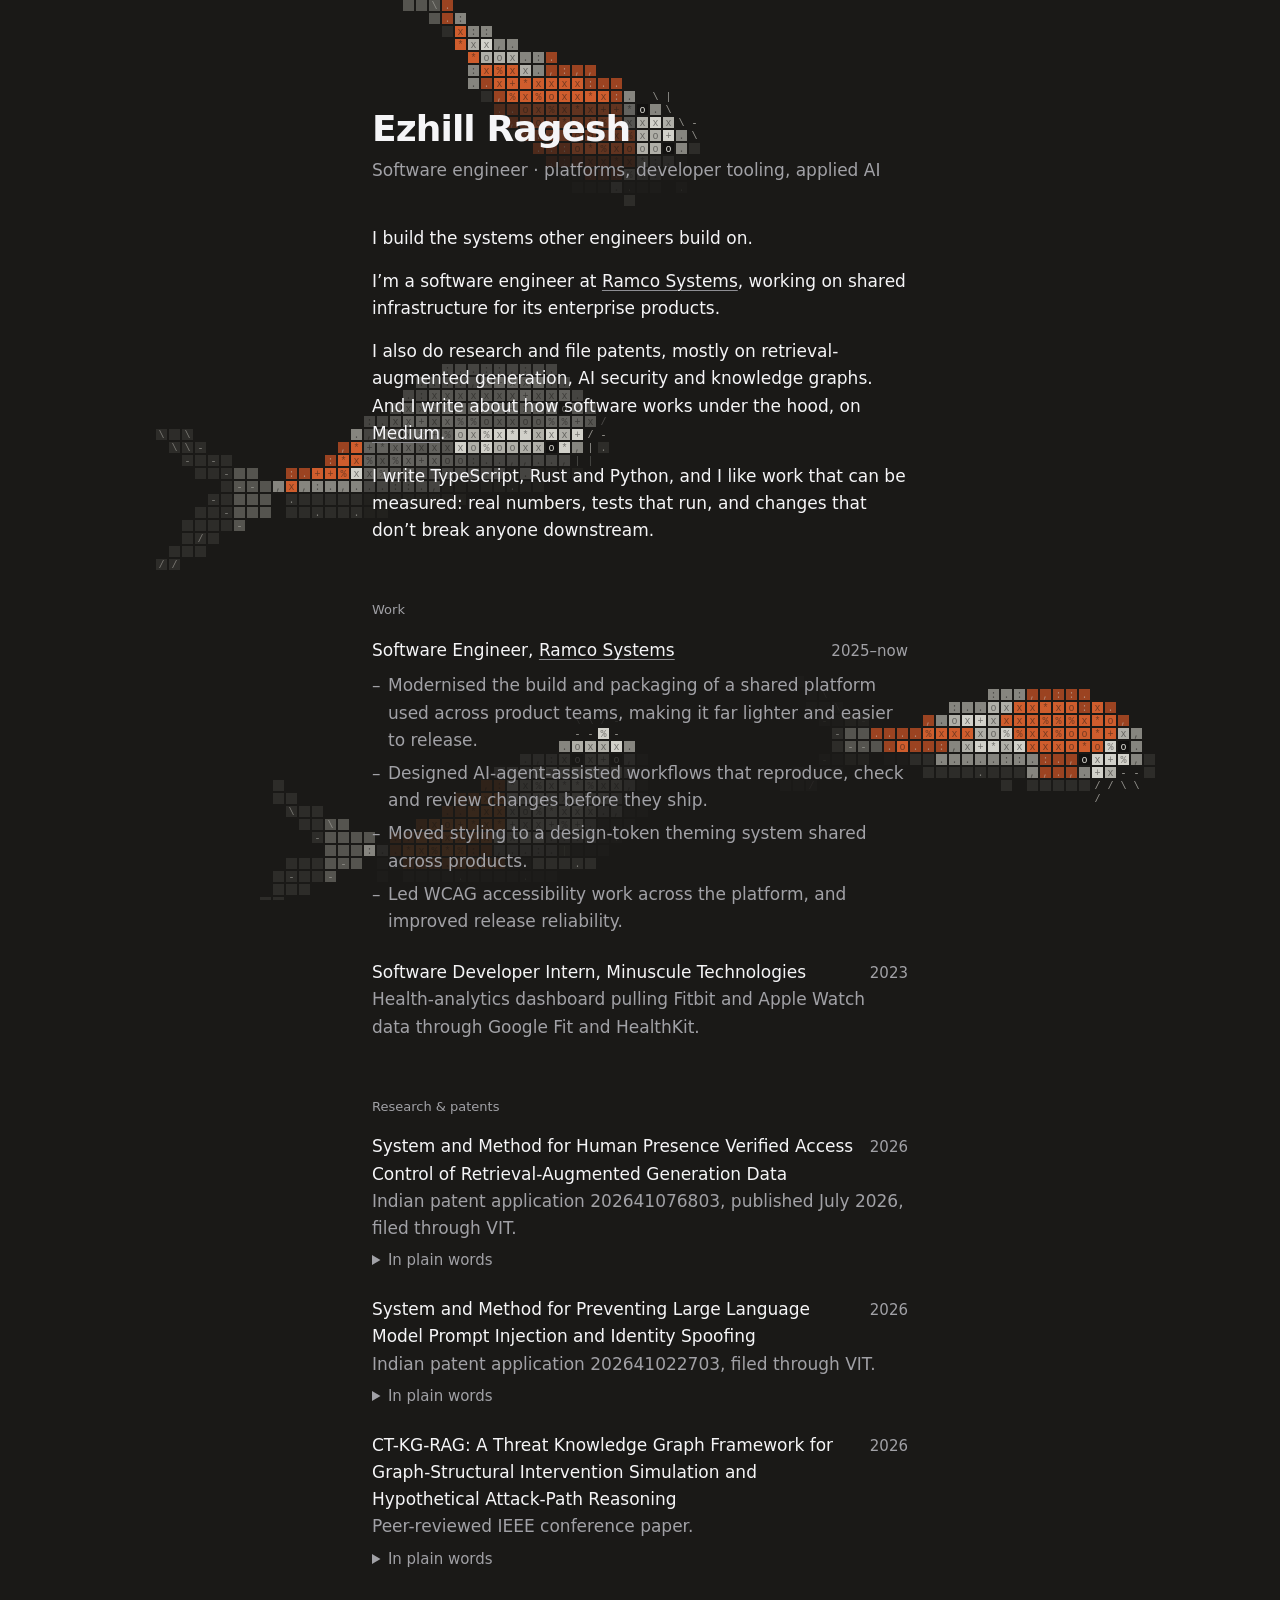
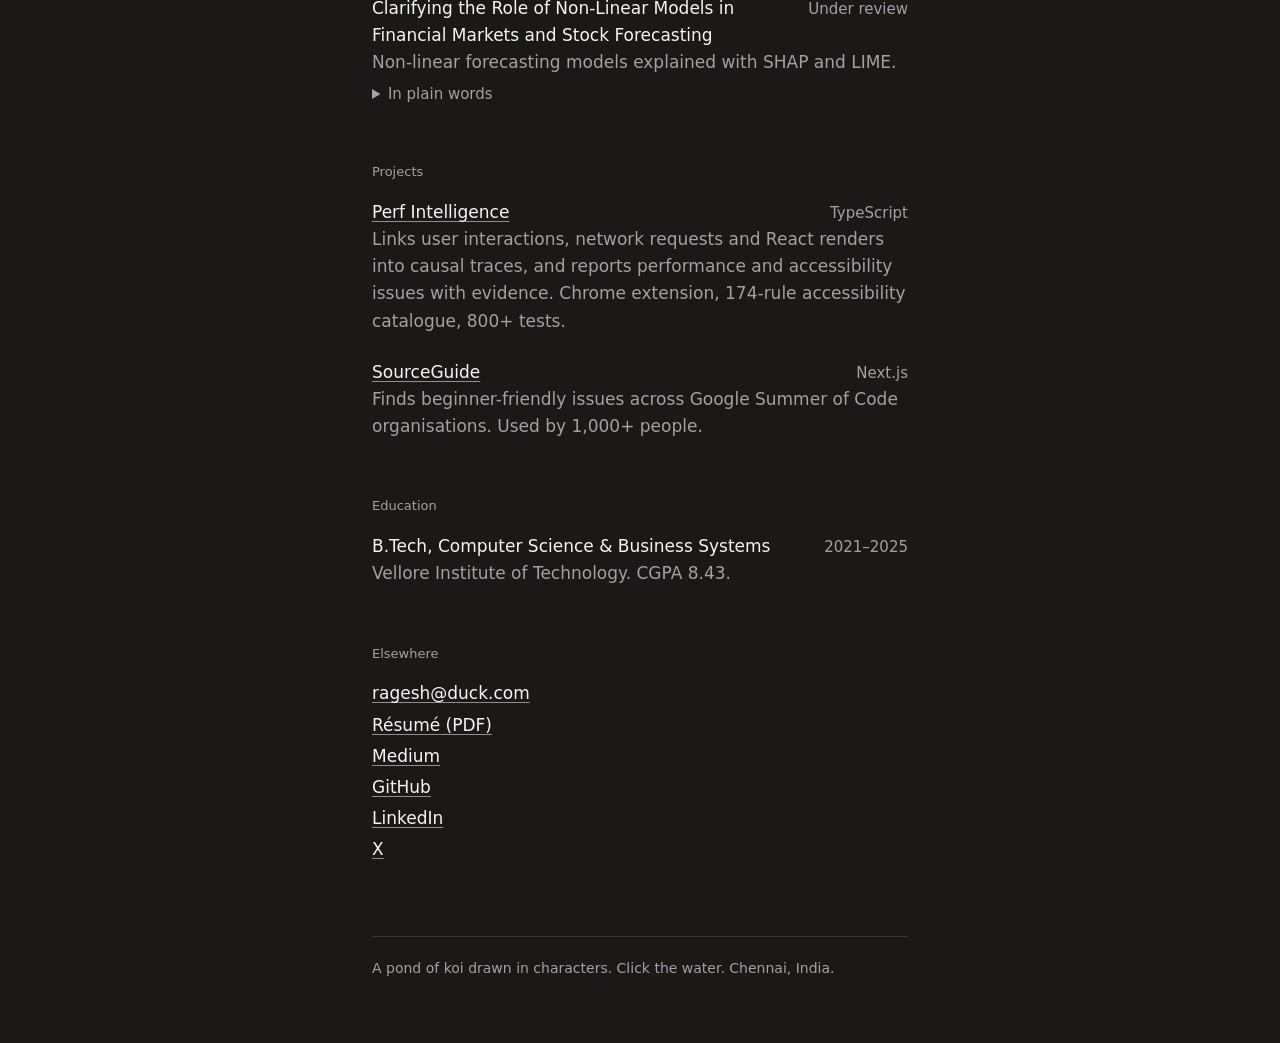
==== commit e456ed8d: "Give the koi faces and warm up the pond Switch the background to a warm dark grey (#1a1917) across t" ====
--- a/index.html
+++ b/index.html
@@ -8,7 +8,7 @@
 <meta name="author" content="Ezhill Ragesh">
 <meta name="robots" content="index, follow, max-image-preview:large">
 <meta name="color-scheme" content="dark">
-<meta name="theme-color" content="#0a0a0a">
+<meta name="theme-color" content="#1a1917">
 <link rel="canonical" href="https://ezhillragesh.github.io/">
 <link rel="icon" href="/favicon.svg" type="image/svg+xml">
 <link rel="icon" href="/apple-touch-icon.png" type="image/png" sizes="180x180">
@@ -68,11 +68,11 @@
 <style>
   :root {
     color-scheme: dark;
-    --bg: #0a0a0a;
+    --bg: #1a1917;
     --text: #f5f5f7;
     --muted: #a1a1a6;
     --underline: #8e8e93;
-    --line: #3a3a3c;
+    --line: #3a3936;
     --focus: #4da3ff;
   }
 
@@ -349,86 +349,138 @@
 </footer>
 
 <script>
-// A pond of koi drawn on a character grid: every cell is a small square with a
-// typed glyph in it, so the fish read as terminal art rather than flat pixels.
+// A pond of koi drawn on a character grid. Each cell is a small square with a
+// typed glyph in it; the fish only fade on the lines where text sits on top.
 (() => {
   const canvas = document.querySelector('.sea');
   const ctx = canvas.getContext('2d', { alpha: false });
   const motion = matchMedia('(prefers-reduced-motion: reduce)');
-  const FPS = 14;
-  const PAL = {
-    pale: '#e0e0e0', body: '#b8b8b8', mid: '#8c8c8c', edge: '#5e5e5e',
-    faint: '#3c3c3c', koi: '#d4622f', deep: '#9f4320', eye: '#e8e8e8'
+  const FPS = 20;
+  const C = {
+    pale: '#d2d1ca', body: '#b0afa8', mid: '#86857f', fin: '#55544f', shadow: '#2d2c29',
+    eye: '#121110', iris: '#e4e3dc', whisker: '#9a9993', ring: '#77766f'
   };
-  // dimmer behind the reading column so body text keeps its contrast
-  const LEVELS = [0.22, 0.5, 0.75, 1];
-  const SCALE = ['x', 'x', 'o', 'x', '*', '+'];
-  const SOFT = ['.', ',', ':', '-'];
-  const FIN = ['/', '\\', '|', '-'];
-
-  let CELL = 14, GAP = 2;
-  let w, h, cols, rows, cx, column, raf = 0, last = 0;
-  let bg, paint, ink, dimCol, colorAt, glyphAt, layerAt;
-  let fish = [], ripples = [];
+  const ORANGES = [['#cf5d2d', '#9b4321'], ['#db7432', '#a65322'], ['#c04c29', '#8d371d'], ['#e38d3e', '#b06627']];
+  const SCALE = ['x', 'x', 'o', 'x', '*', '+', 'x', '%'];
+  const SOFT = ['.', ',', ':', '.'];
+  // fish strength under a line of light text, then of grey text (keeps WCAG AA)
+  const UNDER = [1, 0.4, 0.15];
+
+  let CELL = 13, GAP = 2;
+  let w, h, cols, rows, raf = 0, last = 0, bg, bgHex;
+  let fillAt, glyphAt, inkAt, layerAt, mask, maskAt = NaN;
+  let lines = [], fish = [], ripples = [];
+  const shades = new Map(), inks = new Map();
 
   const hex = (v) => [1, 3, 5].map((i) => parseInt(v.slice(i, i + 2), 16));
-  const mix = (a, b, t) => `rgb(${a.map((x, i) => Math.round(x + (b[i] - x) * t)).join(',')})`;
+  const toHex = (c) => '#' + c.map((x) => Math.round(x).toString(16).padStart(2, '0')).join('');
+  const lin = (c) => { c /= 255; return c <= 0.03928 ? c / 12.92 : ((c + 0.055) / 1.055) ** 2.4; };
+  const lum = (c) => 0.2126 * lin(c[0]) + 0.7152 * lin(c[1]) + 0.0722 * lin(c[2]);
   const hash = (a, b, c) => {
     let x = (a * 374761393 + b * 668265263 + c * 1442695040) | 0;
     x = Math.imul(x ^ (x >>> 13), 1274126177);
     return ((x ^ (x >>> 16)) >>> 0) / 4294967296;
   };
-
-  function readPalette() {
-    const base = hex(getComputedStyle(document.documentElement).getPropertyValue('--bg').trim());
-    bg = `rgb(${base})`;
-    paint = {}; ink = {};
-    for (const [k, v] of Object.entries(PAL)) {
-      const c = hex(v);
-      paint[k] = LEVELS.map((t) => mix(base, c, t));
-      // the glyph sits a few shades under its own cell
-      ink[k] = LEVELS.map((t) => mix(base, c, t * (k === 'eye' ? 0.1 : 0.42)));
+  // pick the ASCII stroke closest to a direction (screen y points down)
+  const stroke = (a) => {
+    const t = ((a % Math.PI) + Math.PI) % Math.PI;
+    return t < 0.39 || t > 2.75 ? '-' : t < 1.18 ? '\\' : t < 1.96 ? '|' : '/';
+  };
+
+  function shade(color, lv) {
+    const key = color + lv;
+    let v = shades.get(key);
+    if (!v) {
+      const c = hex(color), t = UNDER[lv];
+      v = `rgb(${bg.map((x, i) => Math.round(x + (c[i] - x) * t)).join(',')})`;
+      shades.set(key, v);
+    }
+    return v;
+  }
+  // glyphs sit a few shades darker than a light cell, or lighter than a dark one
+  function inkOf(color) {
+    let v = inks.get(color);
+    if (!v) {
+      const c = hex(color), to = lum(c) > 0.12 ? bg : [200, 199, 192];
+      v = toHex(c.map((x, i) => x + (to[i] - x) * 0.5));
+      inks.set(color, v);
+    }
+    return v;
+  }
+
+  function measureText() {
+    lines = [];
+    const range = document.createRange(), sx = scrollX, sy = scrollY;
+    const walker = document.createTreeWalker(document.body, NodeFilter.SHOW_TEXT);
+    for (let n = walker.nextNode(); n; n = walker.nextNode()) {
+      const el = n.parentElement;
+      if (!el || !n.textContent.trim() || el.closest('script, style, .sr')) continue;
+      const rgb = getComputedStyle(el).color.match(/[\d.]+/g).slice(0, 3).map(Number);
+      const lv = lum(rgb) > 0.6 ? 1 : 2;
+      range.selectNodeContents(n);
+      for (const r of range.getClientRects()) {
+        if (r.width < 1) continue;
+        lines.push(r.left + sx - 4, r.top + sy - 2, r.right + sx + 4, r.bottom + sy + 2, lv);
+      }
+    }
+    maskAt = NaN;
+  }
+
+  function buildMask() {
+    if (maskAt === scrollY) return;
+    maskAt = scrollY;
+    mask.fill(0);
+    const sx = scrollX, sy = scrollY;
+    for (let q = 0; q < lines.length; q += 5) {
+      const top = lines[q + 1] - sy, bot = lines[q + 3] - sy;
+      if (bot < 0 || top > h) continue;
+      const i0 = Math.max(0, Math.floor((lines[q] - sx) / CELL)), i1 = Math.min(cols - 1, Math.floor((lines[q + 2] - sx) / CELL));
+      const j0 = Math.max(0, Math.floor(top / CELL)), j1 = Math.min(rows - 1, Math.floor(bot / CELL));
+      const lv = lines[q + 4];
+      for (let j = j0; j <= j1; j++) {
+        for (let i = i0; i <= i1; i++) { const k = j * cols + i; if (lv > mask[k]) mask[k] = lv; }
+      }
     }
   }
 
   function makeFish(i) {
-    const span = Math.min(w, h);
-    const len = (span < 620 ? 150 + Math.random() * 60 : 230 + Math.random() * 120);
+    const small = w < 700;
+    const len = (small ? Math.min(250, Math.max(180, w * 0.42)) : 270 + Math.random() * 90) * (0.88 + Math.random() * 0.24);
     const segs = 18, a = Math.random() * Math.PI * 2;
-    const x = Math.random() * w, y = Math.random() * h;
+    const x = w * (0.15 + Math.random() * 0.7), y = h * (0.1 + Math.random() * 0.8);
+    const [orange, deep] = ORANGES[(i + Math.floor(Math.random() * ORANGES.length)) % ORANGES.length];
     return {
       pts: Array.from({ length: segs }, (_, k) => ({ x: x - Math.cos(a) * k * len / segs, y: y - Math.sin(a) * k * len / segs })),
-      len, seg: len / segs, a, speed: 13 + Math.random() * 9, seed: 1 + i * 37 + Math.floor(Math.random() * 500), phase: Math.random() * 6
+      len, seg: len / segs, a, speed: len * (0.15 + Math.random() * 0.06), phase: Math.random() * 6,
+      seed: 1 + i * 37 + Math.floor(Math.random() * 500), orange, deep, spots: -0.1 + Math.random() * 0.6
     };
   }
 
   function resize() {
     const dpr = Math.min(devicePixelRatio || 1, 2);
     w = innerWidth; h = innerHeight;
-    CELL = w < 620 ? 11 : 14; GAP = w < 620 ? 2 : 2;
-    canvas.width = w * dpr; canvas.height = h * dpr;
+    CELL = w < 700 ? 10 : 13; GAP = w < 700 ? 1.5 : 2;
+    canvas.width = Math.round(w * dpr); canvas.height = Math.round(h * dpr);
     ctx.setTransform(dpr, 0, 0, dpr, 0, 0);
     ctx.textAlign = 'center';
     ctx.textBaseline = 'middle';
-    ctx.font = `${Math.round((CELL - GAP) * 0.82)}px ui-monospace, SFMono-Regular, Menlo, Consolas, monospace`;
+    ctx.font = `${Math.round((CELL - GAP) * 0.9)}px ui-monospace, SFMono-Regular, Menlo, Consolas, monospace`;
     cols = Math.ceil(w / CELL) + 1; rows = Math.ceil(h / CELL) + 1;
-    cx = w / 2; column = Math.min(w, 660) / 2;
-    dimCol = new Uint8Array(cols);
-    for (let i = 0; i < cols; i++) {
-      const e = Math.abs(i * CELL + CELL / 2 - cx) / column;
-      dimCol[i] = e < 1 ? 0 : e < 1.12 ? 1 : e < 1.3 ? 2 : 3;
-    }
-    colorAt = new Array(cols * rows); glyphAt = new Array(cols * rows); layerAt = new Uint8Array(cols * rows);
-    const n = Math.max(2, Math.min(5, Math.round((w * h) / 330000)));
-    while (fish.length < n) fish.push(makeFish(fish.length));
-    fish.length = n;
-  }
-
-  function set(x, y, color, glyph, layer) {
+    const n = cols * rows;
+    fillAt = new Array(n); glyphAt = new Array(n); inkAt = new Array(n);
+    layerAt = new Uint8Array(n); mask = new Uint8Array(n);
+    const count = w < 700 ? 3 : Math.max(3, Math.min(6, Math.round((w * h) / 300000)));
+    while (fish.length < count) fish.push(makeFish(fish.length));
+    fish.length = count;
+    measureText();
+  }
+
+  function set(x, y, fill, glyph, ink, layer) {
     const i = Math.floor(x / CELL), j = Math.floor(y / CELL);
     if (i < 0 || j < 0 || i >= cols || j >= rows) return;
     const k = j * cols + i;
-    if (layer >= layerAt[k]) { colorAt[k] = color; glyphAt[k] = glyph; layerAt[k] = layer; }
+    if (layer < layerAt[k]) return;
+    layerAt[k] = layer; fillAt[k] = fill; glyphAt[k] = glyph; inkAt[k] = ink;
   }
 
   // body half-width from nose (0) to tail base (1)
@@ -442,22 +494,16 @@
     }
     return 0.06;
   }
-  const isKoi = (u, v, s) => Math.sin(u * 7.2 + s) + 0.7 * Math.sin(u * 3.1 - s * 1.7) + 0.4 * Math.cos(v * 2.2 + s * 0.6) > 0.55;
+  const koiAt = (u, v, s) => Math.sin(u * 7.2 + s) + 0.7 * Math.sin(u * 3.1 - s * 1.7) + 0.4 * Math.cos(v * 2.2 + s * 0.6);
 
   function step(f, t, dt) {
-    const head = f.pts[0];
+    const head = f.pts[0], m = f.len * 0.6;
     let want = f.a + Math.sin(t * 0.25 + f.seed) * 0.5 + Math.sin(t * 0.09 + f.seed * 2) * 0.7;
-    const look = ripples.find((r) => t - r.t < 2.4 && Math.hypot(r.x - head.x, r.y - head.y) < 520);
-    const m = 90;
+    const look = ripples.find((r) => t - r.t < 2.2 && Math.hypot(r.x - head.x, r.y - head.y) < 480);
     if (look) want = Math.atan2(look.y - head.y, look.x - head.x);
     else if (head.x < -m || head.x > w + m || head.y < -m || head.y > h + m) want = Math.atan2(h / 2 - head.y, w / 2 - head.x);
-    else if (w > 900) {
-      // drift out towards the margins, where the fish are not dimmed behind text
-      const push = Math.max(0, 1 - Math.abs(head.x - cx) / column);
-      want = Math.atan2(Math.sin(want), Math.cos(want) + (head.x < cx ? -1 : 1) * push * 1.1);
-    }
     const d = ((want - f.a + Math.PI * 3) % (Math.PI * 2)) - Math.PI;
-    f.a += Math.max(-0.9 * dt, Math.min(0.9 * dt, d));
+    f.a += Math.max(-1.1 * dt, Math.min(1.1 * dt, d));
     const v = f.speed * (look ? 1.7 : 1);
     head.x += Math.cos(f.a) * v * dt; head.y += Math.sin(f.a) * v * dt;
     for (let i = 1; i < f.pts.length; i++) {
@@ -468,11 +514,11 @@
   }
 
   function drawFish(f, t) {
-    const n = f.pts.length, swim = t * 2.6 + f.phase, gap = CELL * 0.55;
+    const n = f.pts.length, swim = t * 4.2 + f.phase, gap = CELL * 0.5;
     const pos = f.pts.map((p, i) => {
       const q = f.pts[Math.min(i + 1, n - 1)], r = f.pts[Math.max(i - 1, 0)];
       const ang = Math.atan2(r.y - q.y, r.x - q.x), u = i / (n - 1);
-      const sway = Math.sin(swim - i * 0.5) * 6 * u * u;
+      const sway = Math.sin(swim - i * 0.52) * 8 * u * u;
       return { x: p.x - Math.sin(ang) * sway, y: p.y + Math.cos(ang) * sway, ang };
     });
     const at = (u) => {
@@ -480,21 +526,30 @@
       const i = Math.min(n - 2, Math.floor(x)), fr = x - i, a = pos[i], b = pos[i + 1];
       return { x: a.x + (b.x - a.x) * fr, y: a.y + (b.y - a.y) * fr, ang: a.ang };
     };
-    const maxHalf = f.len * 0.152;
-
-    // tail fan, forked at the trailing edge
-    const tail = at(1), ta = tail.ang + Math.PI + Math.sin(swim) * 0.22;
+    const maxHalf = f.len * 0.15;
+
+    // shadow on the pond floor, offset down and right
+    const sx = CELL * 0.9, sy = CELL * 1.3;
+    for (let d = 0; d <= f.len; d += gap) {
+      const u = d / f.len, p = at(u), hw = widthAt(u) * maxHalf;
+      const nx = -Math.sin(p.ang), ny = Math.cos(p.ang);
+      for (let o = -hw; o <= hw; o += gap) {
+        const dot = hash(Math.round(d / gap), Math.round(o / gap), f.seed + 3) > 0.82;
+        set(p.x + nx * o + sx, p.y + ny * o + sy, C.shadow, dot ? '.' : null, inkOf(C.shadow), 1);
+      }
+    }
+
+    // tail fan: dark cells with rays that spread with the fan
+    const tail = at(1), ta = tail.ang + Math.PI + Math.sin(swim) * 0.34;
     const tc = Math.cos(ta), ts = Math.sin(ta), tnx = -ts, tny = tc;
     const tLen = f.len * 0.32, tHalf = f.len * 0.2;
     for (let d = 0; d <= tLen; d += gap) {
       const fr = d / tLen, hw = tHalf * (0.16 + 0.84 * fr);
       for (let o = -hw; o <= hw; o += gap) {
-        const vv = Math.abs(o) / hw;
-        if (fr > 0.3 + 0.7 * vv) continue;
-        const x = tail.x + tc * d + tnx * o, y = tail.y + ts * d + tny * o;
+        if (fr > 0.3 + 0.7 * (Math.abs(o) / hw)) continue;
         const r = hash(Math.round(d / gap), Math.round(o / gap), f.seed);
-        if (fr > 0.45 && r > 0.72) continue;
-        set(x, y, fr > 0.5 ? 'faint' : 'edge', FIN[(r * 4) | 0], 1);
+        const fill = fr < 0.4 ? C.fin : C.shadow;
+        set(tail.x + tc * d + tnx * o, tail.y + ts * d + tny * o, fill, r > 0.72 ? stroke(ta + (o / tHalf) * 0.7) : null, inkOf(fill), 2);
       }
     }
 
@@ -505,71 +560,70 @@
       const fc = Math.cos(fa), fs = Math.sin(fa), fl = f.len * 0.17;
       for (let d = 0; d <= fl; d += gap) {
         const hw = f.len * 0.04 * (1 - d / fl) + gap * 0.5;
-        for (let o = -hw; o <= hw; o += gap) {
-          set(b.x + fc * d - fs * o, b.y + fs * d + fc * o, 'edge', side < 0 ? '/' : '\\', 1);
-        }
-      }
-    }
-
-    // body: glyphs keyed to the fish's own coordinates, so scales stay put as it swims
+        for (let o = -hw; o <= hw; o += gap) set(b.x + fc * d - fs * o, b.y + fs * d + fc * o, C.fin, d > fl * 0.4 && o === -hw ? stroke(fa) : null, inkOf(C.fin), 3);
+      }
+    }
+
+    // body: white head, koi patches further back; glyphs ride with the fish
     for (let d = 0; d <= f.len; d += gap) {
       const u = d / f.len, p = at(u), hw = widthAt(u) * maxHalf;
-      const nx = -Math.sin(p.ang), ny = Math.cos(p.ang);
-      const gu = Math.round(u * 46);
+      const nx = -Math.sin(p.ang), ny = Math.cos(p.ang), gu = Math.round(u * 46);
       for (let o = -hw; o <= hw; o += gap) {
-        const v = o / hw, gv = Math.round(v * 5);
-        const r = hash(gu, gv, f.seed);
-        const rim = Math.abs(v) > 0.72 || u > 0.94 || u < 0.03;
-        const koi = isKoi(u, v, f.seed);
-        const color = koi ? (rim ? 'deep' : 'koi') : rim ? 'mid' : r > 0.55 ? 'pale' : 'body';
-        set(p.x + nx * o, p.y + ny * o, color, rim ? SOFT[(r * 4) | 0] : SCALE[(r * 6) | 0], 2);
-      }
-    }
-
-    // barbels, then the eyes
-    const nose = at(0.02);
+        const v = o / hw, r = hash(gu, Math.round(v * 5), f.seed);
+        const rim = Math.abs(v) > 0.74 || u > 0.95;
+        const koi = u > 0.14 && koiAt(u, v, f.seed) > f.spots;
+        const fill = koi ? (rim ? f.deep : f.orange) : rim ? C.mid : r > 0.5 ? C.pale : C.body;
+        set(p.x + nx * o, p.y + ny * o, fill, rim ? SOFT[(r * 4) | 0] : SCALE[(r * 8) | 0], inkOf(fill), 4);
+      }
+    }
+
+    // whiskers: strokes only, curling out from the nose
+    const nose = at(0);
     for (const side of [-1, 1]) {
-      const ba = nose.ang + side * 0.5;
-      for (let d = CELL; d <= CELL * 2.2; d += gap) {
-        set(nose.x + Math.cos(ba) * d, nose.y + Math.sin(ba) * d, 'faint', side < 0 ? '\\' : '/', 1);
-      }
-    }
-    const e = at(0.09), er = widthAt(0.09) * maxHalf * 0.62;
+      for (let k = 0; k < 2; k++) {
+        const base = nose.ang + side * (0.5 + k * 0.5) + Math.sin(swim * 0.7 + side + k) * 0.12;
+        for (let d = CELL * 1.05; d <= CELL * (2.3 - k * 0.5); d += CELL * 0.75) {
+          const a = base + side * (d / CELL) * 0.15;
+          set(nose.x + Math.cos(a) * d, nose.y + Math.sin(a) * d, null, stroke(a), C.whisker, 5);
+        }
+      }
+    }
+
+    // eyes
+    const e = at(0.085), er = widthAt(0.085) * maxHalf * 0.7;
     for (const side of [-1, 1]) {
-      set(e.x - Math.sin(e.ang) * er * side, e.y + Math.cos(e.ang) * er * side, 'eye', 'o', 3);
-    }
-  }
-
+      set(e.x - Math.sin(e.ang) * er * side, e.y + Math.cos(e.ang) * er * side, C.eye, 'o', C.iris, 6);
+    }
+  }
+
+  // a dashed ring: each mark is the stroke that follows the circle at that point
   function drawRipple(r, t) {
-    const age = t - r.t, rad = age * 165, fade = 1 - age / 2.6;
-    if (fade <= 0 || rad < CELL) return;
-    const n = Math.max(32, Math.round((rad * 2 * Math.PI) / (CELL * 0.8)));
+    const age = t - r.t, rad = 10 + age * 120, fade = 1 - age / 2.4;
+    if (fade <= 0) return;
+    const n = Math.max(16, Math.round((rad * 2 * Math.PI) / CELL));
     for (let i = 0; i < n; i++) {
+      if (hash(i, r.seed, 0) > fade * 0.85) continue;
       const a = (i / n) * Math.PI * 2;
-      const x = r.x + Math.cos(a) * rad, y = r.y + Math.sin(a) * rad;
-      if (hash(Math.floor(x / CELL), Math.floor(y / CELL), r.seed) > fade * 0.6) continue;
-      set(x, y, 'faint', SOFT[(hash(i, r.seed, 7) * 4) | 0], 0);
+      set(r.x + Math.cos(a) * rad, r.y + Math.sin(a) * rad, null, stroke(a + Math.PI / 2), C.ring, 1);
     }
   }
 
   function render(t, dt) {
-    ctx.fillStyle = bg;
+    buildMask();
+    ctx.fillStyle = bgHex;
     ctx.fillRect(0, 0, w, h);
-    colorAt.fill(undefined); layerAt.fill(0);
+    layerAt.fill(0);
     for (const r of ripples) drawRipple(r, t);
     for (const f of fish) { if (dt) step(f, t, dt); drawFish(f, t); }
     const size = CELL - GAP, mid = size / 2;
-    for (let k = 0; k < colorAt.length; k++) {
-      const c = colorAt[k];
-      if (!c) continue;
-      const i = k % cols, j = (k - i) / cols, lvl = dimCol[i];
-      const x = i * CELL, y = j * CELL;
-      ctx.fillStyle = paint[c][lvl];
-      ctx.fillRect(x, y, size, size);
-      const g = glyphAt[k];
-      if (g) { ctx.fillStyle = ink[c][lvl]; ctx.fillText(g, x + mid, y + mid + 0.5); }
-    }
-    while (ripples.length && t - ripples[0].t > 2.7) ripples.shift();
+    for (let k = 0; k < layerAt.length; k++) {
+      if (!layerAt[k]) continue;
+      const i = k % cols, j = (k - i) / cols, lv = mask[k], x = i * CELL, y = j * CELL;
+      const fill = fillAt[k], g = glyphAt[k];
+      if (fill) { ctx.fillStyle = shade(fill, lv); ctx.fillRect(x, y, size, size); }
+      if (g) { ctx.fillStyle = shade(inkAt[k], lv); ctx.fillText(g, x + mid, y + mid + 0.5); }
+    }
+    while (ripples.length && t - ripples[0].t > 2.4) ripples.shift();
   }
 
   function frame(now) {
@@ -582,20 +636,29 @@
 
   function start() {
     cancelAnimationFrame(raf); last = 0;
-    readPalette(); resize();
+    bgHex = getComputedStyle(document.documentElement).getPropertyValue('--bg').trim();
+    bg = hex(bgHex);
+    shades.clear(); inks.clear();
+    resize();
     if (motion.matches) {
       for (const f of fish) for (let s = 0; s < 40; s++) step(f, s / 8, 0.12);
       render(5, 0);
     } else raf = requestAnimationFrame(frame);
   }
 
-  let pending;
+  let pending, still = 0;
   addEventListener('resize', () => { clearTimeout(pending); pending = setTimeout(start, 150); });
   motion.addEventListener('change', start);
+  // with reduced motion there is no loop, so redraw the still pond as text scrolls over it
+  addEventListener('scroll', () => {
+    if (motion.matches && !still) still = requestAnimationFrame(() => { still = 0; render(5, 0); });
+  }, { passive: true });
   addEventListener('pointerdown', (e) => {
     if (!motion.matches && ripples.length < 4) ripples.push({ x: e.clientX, y: e.clientY, t: performance.now() / 1000, seed: 1 + Math.floor(Math.random() * 900) });
   }, { passive: true });
   start();
+  // re-measure text when the layout changes (a summary opening, fonts, rotation)
+  new ResizeObserver(() => { measureText(); if (motion.matches) render(5, 0); }).observe(document.body);
 })();
 </script>
 </body>
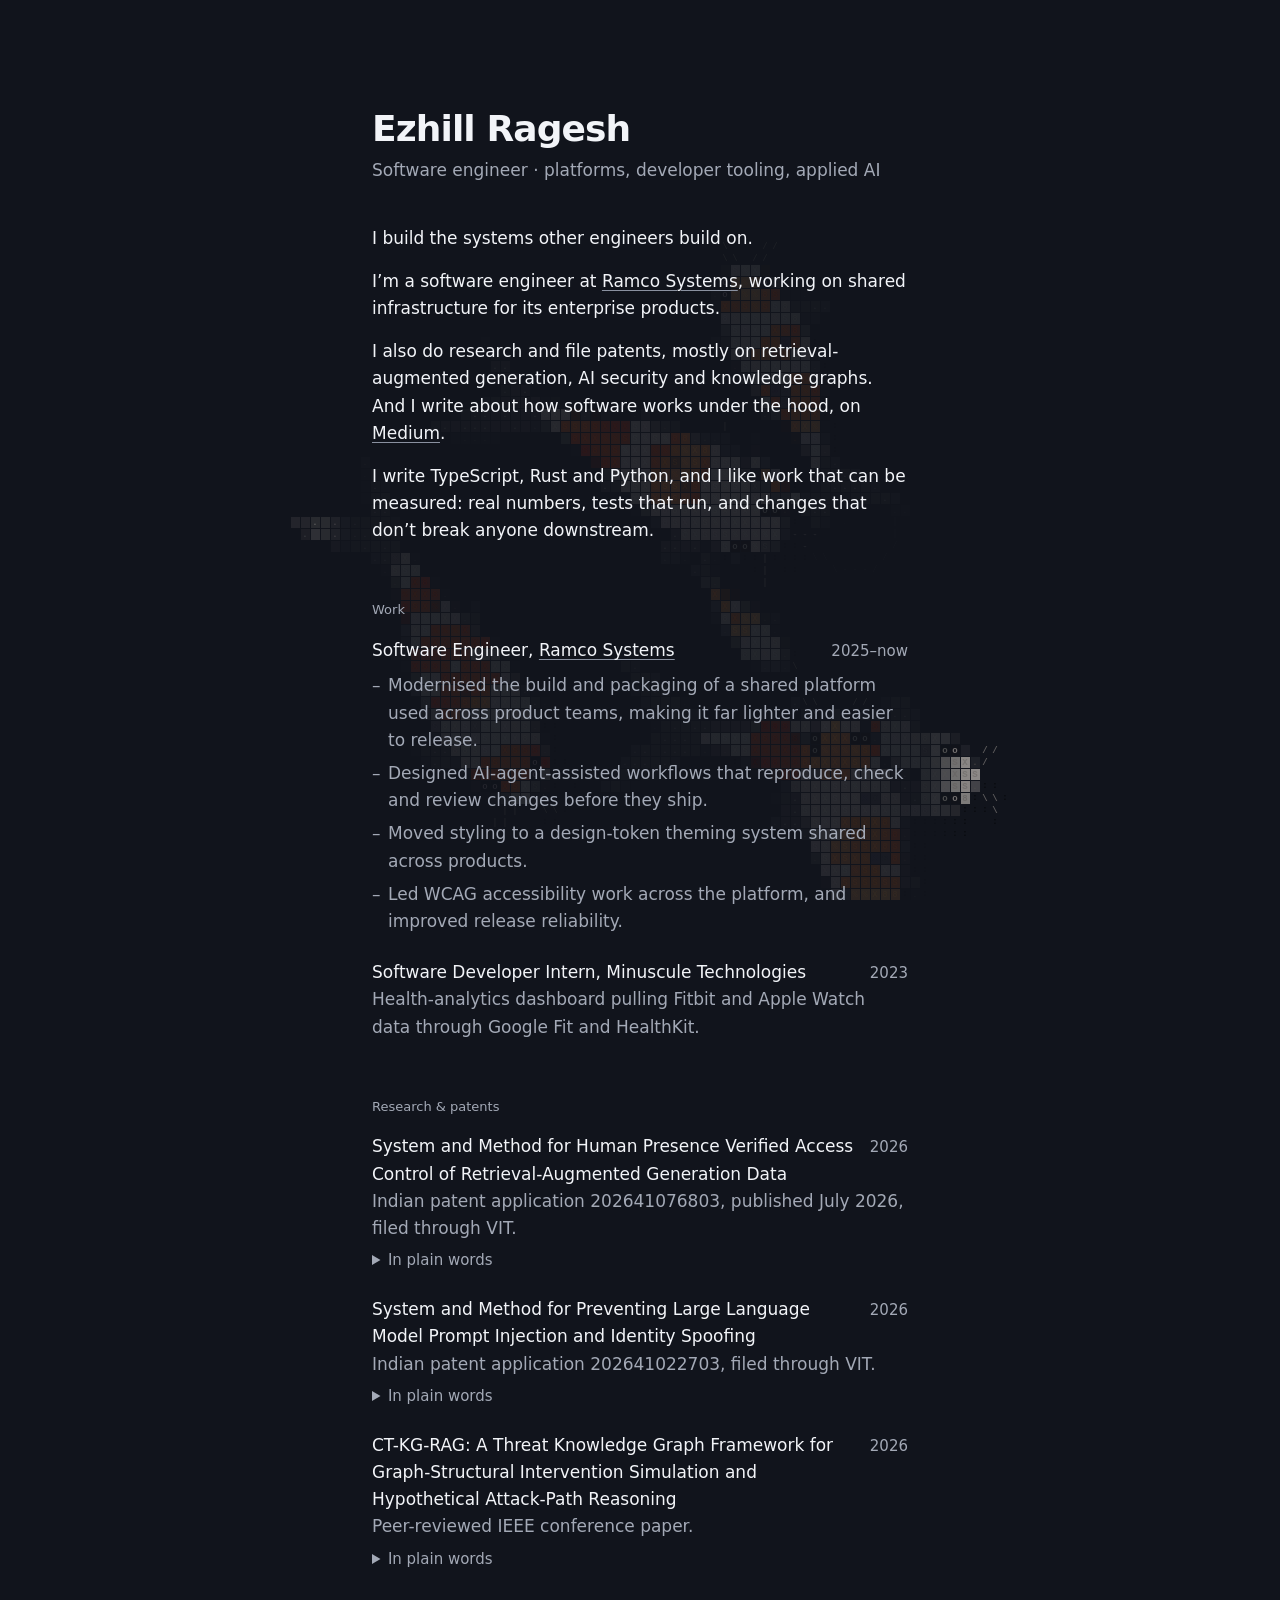
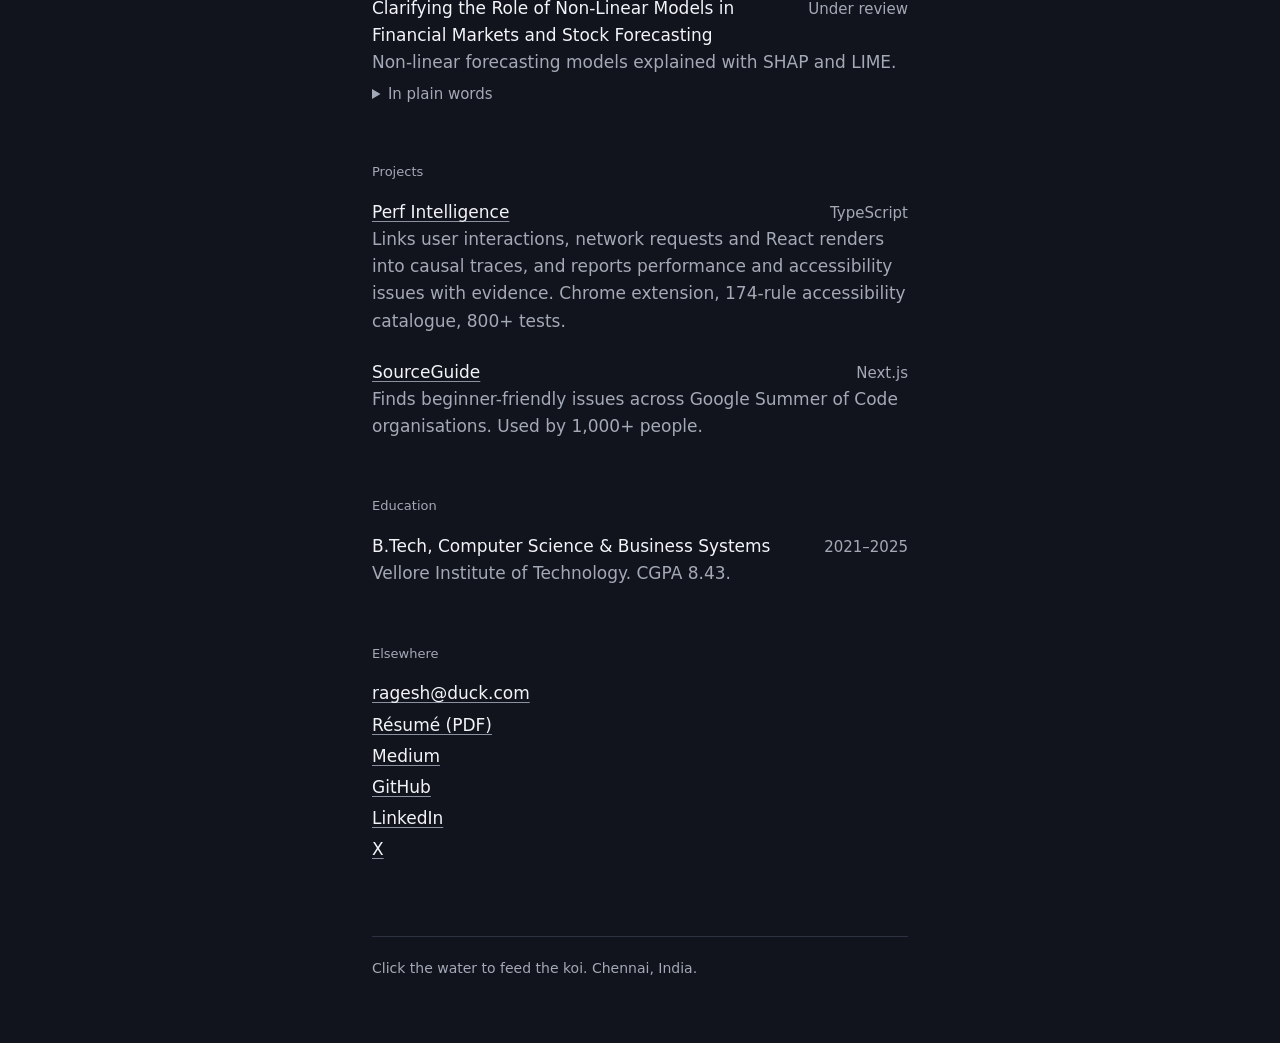
==== commit 46946bb0: "Port the koi pond and switch to midnight blue Replace the inline background with koi.js, a plain-Jav" ====
--- a/index.html
+++ b/index.html
@@ -8,7 +8,7 @@
 <meta name="author" content="Ezhill Ragesh">
 <meta name="robots" content="index, follow, max-image-preview:large">
 <meta name="color-scheme" content="dark">
-<meta name="theme-color" content="#1a1917">
+<meta name="theme-color" content="#11141c">
 <link rel="canonical" href="https://ezhillragesh.github.io/">
 <link rel="icon" href="/favicon.svg" type="image/svg+xml">
 <link rel="icon" href="/apple-touch-icon.png" type="image/png" sizes="180x180">
@@ -68,11 +68,11 @@
 <style>
   :root {
     color-scheme: dark;
-    --bg: #1a1917;
-    --text: #f5f5f7;
-    --muted: #a1a1a6;
-    --underline: #8e8e93;
-    --line: #3a3936;
+    --bg: #11141c;
+    --text: #f2f4f8;
+    --muted: #a3a9b6;
+    --underline: #8a91a0;
+    --line: #2c3240;
     --focus: #4da3ff;
   }
 
@@ -234,20 +234,20 @@
 </head>
 <body>
 <canvas class="sea" aria-hidden="true"></canvas>
-<header class="wrap top">
+<header class="wrap top" data-koi-avoid>
   <h1>Ezhill Ragesh</h1>
   <p class="lede">Software engineer · platforms, developer tooling, applied AI</p>
 </header>
 
 <main class="wrap">
-  <section class="intro" aria-label="About">
+  <section class="intro" aria-label="About" data-koi-avoid>
     <p>I build the systems other engineers build on.</p>
     <p>I&rsquo;m a software engineer at <a href="https://www.ramco.com">Ramco Systems</a>, working on shared infrastructure for its enterprise products.</p>
     <p>I also do research and file patents, mostly on retrieval-augmented generation, AI security and knowledge graphs. And I write about how software works under the hood, on <a href="https://medium.com/@ezhillragesh">Medium</a>.</p>
     <p>I write TypeScript, Rust and Python, and I like work that can be measured: real numbers, tests that run, and changes that don&rsquo;t break anyone downstream.</p>
   </section>
 
-  <section aria-labelledby="work">
+  <section aria-labelledby="work" data-koi-avoid>
     <h2 id="work">Work</h2>
     <ul role="list">
       <li>
@@ -266,7 +266,7 @@
     </ul>
   </section>
 
-  <section aria-labelledby="research">
+  <section aria-labelledby="research" data-koi-avoid>
     <h2 id="research">Research &amp; patents</h2>
     <ul role="list">
       <li>
@@ -304,7 +304,7 @@
     </ul>
   </section>
 
-  <section aria-labelledby="projects">
+  <section aria-labelledby="projects" data-koi-avoid>
     <h2 id="projects">Projects</h2>
     <ul role="list">
       <li>
@@ -318,7 +318,7 @@
     </ul>
   </section>
 
-  <section aria-labelledby="education">
+  <section aria-labelledby="education" data-koi-avoid>
     <h2 id="education">Education</h2>
     <ul role="list">
       <li>
@@ -328,7 +328,7 @@
     </ul>
   </section>
 
-  <section aria-labelledby="elsewhere">
+  <section aria-labelledby="elsewhere" data-koi-avoid>
     <h2 id="elsewhere">Elsewhere</h2>
     <ul class="links" role="list">
       <li><a href="mailto:ragesh@duck.com">ragesh@duck.com</a></li>
@@ -344,322 +344,10 @@
 
 <footer>
   <div class="wrap">
-    <p>A pond of koi drawn in characters. Click the water. Chennai, India.</p>
+    <p data-koi-avoid>Click the water to feed the koi. Chennai, India.</p>
   </div>
 </footer>
 
-<script>
-// A pond of koi drawn on a character grid. Each cell is a small square with a
-// typed glyph in it; the fish only fade on the lines where text sits on top.
-(() => {
-  const canvas = document.querySelector('.sea');
-  const ctx = canvas.getContext('2d', { alpha: false });
-  const motion = matchMedia('(prefers-reduced-motion: reduce)');
-  const FPS = 20;
-  const C = {
-    pale: '#d2d1ca', body: '#b0afa8', mid: '#86857f', fin: '#55544f', shadow: '#2d2c29',
-    eye: '#121110', iris: '#e4e3dc', whisker: '#9a9993', ring: '#77766f'
-  };
-  const ORANGES = [['#cf5d2d', '#9b4321'], ['#db7432', '#a65322'], ['#c04c29', '#8d371d'], ['#e38d3e', '#b06627']];
-  const SCALE = ['x', 'x', 'o', 'x', '*', '+', 'x', '%'];
-  const SOFT = ['.', ',', ':', '.'];
-  // fish strength under a line of light text, then of grey text (keeps WCAG AA)
-  const UNDER = [1, 0.4, 0.15];
-
-  let CELL = 13, GAP = 2;
-  let w, h, cols, rows, raf = 0, last = 0, bg, bgHex;
-  let fillAt, glyphAt, inkAt, layerAt, mask, maskAt = NaN;
-  let lines = [], fish = [], ripples = [];
-  const shades = new Map(), inks = new Map();
-
-  const hex = (v) => [1, 3, 5].map((i) => parseInt(v.slice(i, i + 2), 16));
-  const toHex = (c) => '#' + c.map((x) => Math.round(x).toString(16).padStart(2, '0')).join('');
-  const lin = (c) => { c /= 255; return c <= 0.03928 ? c / 12.92 : ((c + 0.055) / 1.055) ** 2.4; };
-  const lum = (c) => 0.2126 * lin(c[0]) + 0.7152 * lin(c[1]) + 0.0722 * lin(c[2]);
-  const hash = (a, b, c) => {
-    let x = (a * 374761393 + b * 668265263 + c * 1442695040) | 0;
-    x = Math.imul(x ^ (x >>> 13), 1274126177);
-    return ((x ^ (x >>> 16)) >>> 0) / 4294967296;
-  };
-  // pick the ASCII stroke closest to a direction (screen y points down)
-  const stroke = (a) => {
-    const t = ((a % Math.PI) + Math.PI) % Math.PI;
-    return t < 0.39 || t > 2.75 ? '-' : t < 1.18 ? '\\' : t < 1.96 ? '|' : '/';
-  };
-
-  function shade(color, lv) {
-    const key = color + lv;
-    let v = shades.get(key);
-    if (!v) {
-      const c = hex(color), t = UNDER[lv];
-      v = `rgb(${bg.map((x, i) => Math.round(x + (c[i] - x) * t)).join(',')})`;
-      shades.set(key, v);
-    }
-    return v;
-  }
-  // glyphs sit a few shades darker than a light cell, or lighter than a dark one
-  function inkOf(color) {
-    let v = inks.get(color);
-    if (!v) {
-      const c = hex(color), to = lum(c) > 0.12 ? bg : [200, 199, 192];
-      v = toHex(c.map((x, i) => x + (to[i] - x) * 0.5));
-      inks.set(color, v);
-    }
-    return v;
-  }
-
-  function measureText() {
-    lines = [];
-    const range = document.createRange(), sx = scrollX, sy = scrollY;
-    const walker = document.createTreeWalker(document.body, NodeFilter.SHOW_TEXT);
-    for (let n = walker.nextNode(); n; n = walker.nextNode()) {
-      const el = n.parentElement;
-      if (!el || !n.textContent.trim() || el.closest('script, style, .sr')) continue;
-      const rgb = getComputedStyle(el).color.match(/[\d.]+/g).slice(0, 3).map(Number);
-      const lv = lum(rgb) > 0.6 ? 1 : 2;
-      range.selectNodeContents(n);
-      for (const r of range.getClientRects()) {
-        if (r.width < 1) continue;
-        lines.push(r.left + sx - 4, r.top + sy - 2, r.right + sx + 4, r.bottom + sy + 2, lv);
-      }
-    }
-    maskAt = NaN;
-  }
-
-  function buildMask() {
-    if (maskAt === scrollY) return;
-    maskAt = scrollY;
-    mask.fill(0);
-    const sx = scrollX, sy = scrollY;
-    for (let q = 0; q < lines.length; q += 5) {
-      const top = lines[q + 1] - sy, bot = lines[q + 3] - sy;
-      if (bot < 0 || top > h) continue;
-      const i0 = Math.max(0, Math.floor((lines[q] - sx) / CELL)), i1 = Math.min(cols - 1, Math.floor((lines[q + 2] - sx) / CELL));
-      const j0 = Math.max(0, Math.floor(top / CELL)), j1 = Math.min(rows - 1, Math.floor(bot / CELL));
-      const lv = lines[q + 4];
-      for (let j = j0; j <= j1; j++) {
-        for (let i = i0; i <= i1; i++) { const k = j * cols + i; if (lv > mask[k]) mask[k] = lv; }
-      }
-    }
-  }
-
-  function makeFish(i) {
-    const small = w < 700;
-    const len = (small ? Math.min(250, Math.max(180, w * 0.42)) : 270 + Math.random() * 90) * (0.88 + Math.random() * 0.24);
-    const segs = 18, a = Math.random() * Math.PI * 2;
-    const x = w * (0.15 + Math.random() * 0.7), y = h * (0.1 + Math.random() * 0.8);
-    const [orange, deep] = ORANGES[(i + Math.floor(Math.random() * ORANGES.length)) % ORANGES.length];
-    return {
-      pts: Array.from({ length: segs }, (_, k) => ({ x: x - Math.cos(a) * k * len / segs, y: y - Math.sin(a) * k * len / segs })),
-      len, seg: len / segs, a, speed: len * (0.15 + Math.random() * 0.06), phase: Math.random() * 6,
-      seed: 1 + i * 37 + Math.floor(Math.random() * 500), orange, deep, spots: -0.1 + Math.random() * 0.6
-    };
-  }
-
-  function resize() {
-    const dpr = Math.min(devicePixelRatio || 1, 2);
-    w = innerWidth; h = innerHeight;
-    CELL = w < 700 ? 10 : 13; GAP = w < 700 ? 1.5 : 2;
-    canvas.width = Math.round(w * dpr); canvas.height = Math.round(h * dpr);
-    ctx.setTransform(dpr, 0, 0, dpr, 0, 0);
-    ctx.textAlign = 'center';
-    ctx.textBaseline = 'middle';
-    ctx.font = `${Math.round((CELL - GAP) * 0.9)}px ui-monospace, SFMono-Regular, Menlo, Consolas, monospace`;
-    cols = Math.ceil(w / CELL) + 1; rows = Math.ceil(h / CELL) + 1;
-    const n = cols * rows;
-    fillAt = new Array(n); glyphAt = new Array(n); inkAt = new Array(n);
-    layerAt = new Uint8Array(n); mask = new Uint8Array(n);
-    const count = w < 700 ? 3 : Math.max(3, Math.min(6, Math.round((w * h) / 300000)));
-    while (fish.length < count) fish.push(makeFish(fish.length));
-    fish.length = count;
-    measureText();
-  }
-
-  function set(x, y, fill, glyph, ink, layer) {
-    const i = Math.floor(x / CELL), j = Math.floor(y / CELL);
-    if (i < 0 || j < 0 || i >= cols || j >= rows) return;
-    const k = j * cols + i;
-    if (layer < layerAt[k]) return;
-    layerAt[k] = layer; fillAt[k] = fill; glyphAt[k] = glyph; inkAt[k] = ink;
-  }
-
-  // body half-width from nose (0) to tail base (1)
-  const PROFILE = [[0, .07], [.015, .3], [.04, .56], [.09, .76], [.17, .92], [.28, 1], [.42, .96], [.56, .78], [.69, .54], [.8, .32], [.89, .16], [1, .06]];
-  function widthAt(u) {
-    for (let i = 1; i < PROFILE.length; i++) {
-      if (u <= PROFILE[i][0]) {
-        const [a, wa] = PROFILE[i - 1], [b, wb] = PROFILE[i];
-        return wa + (wb - wa) * (u - a) / (b - a);
-      }
-    }
-    return 0.06;
-  }
-  const koiAt = (u, v, s) => Math.sin(u * 7.2 + s) + 0.7 * Math.sin(u * 3.1 - s * 1.7) + 0.4 * Math.cos(v * 2.2 + s * 0.6);
-
-  function step(f, t, dt) {
-    const head = f.pts[0], m = f.len * 0.6;
-    let want = f.a + Math.sin(t * 0.25 + f.seed) * 0.5 + Math.sin(t * 0.09 + f.seed * 2) * 0.7;
-    const look = ripples.find((r) => t - r.t < 2.2 && Math.hypot(r.x - head.x, r.y - head.y) < 480);
-    if (look) want = Math.atan2(look.y - head.y, look.x - head.x);
-    else if (head.x < -m || head.x > w + m || head.y < -m || head.y > h + m) want = Math.atan2(h / 2 - head.y, w / 2 - head.x);
-    const d = ((want - f.a + Math.PI * 3) % (Math.PI * 2)) - Math.PI;
-    f.a += Math.max(-1.1 * dt, Math.min(1.1 * dt, d));
-    const v = f.speed * (look ? 1.7 : 1);
-    head.x += Math.cos(f.a) * v * dt; head.y += Math.sin(f.a) * v * dt;
-    for (let i = 1; i < f.pts.length; i++) {
-      const p = f.pts[i], q = f.pts[i - 1];
-      const dx = p.x - q.x, dy = p.y - q.y, l = Math.hypot(dx, dy) || 1;
-      p.x = q.x + dx / l * f.seg; p.y = q.y + dy / l * f.seg;
-    }
-  }
-
-  function drawFish(f, t) {
-    const n = f.pts.length, swim = t * 4.2 + f.phase, gap = CELL * 0.5;
-    const pos = f.pts.map((p, i) => {
-      const q = f.pts[Math.min(i + 1, n - 1)], r = f.pts[Math.max(i - 1, 0)];
-      const ang = Math.atan2(r.y - q.y, r.x - q.x), u = i / (n - 1);
-      const sway = Math.sin(swim - i * 0.52) * 8 * u * u;
-      return { x: p.x - Math.sin(ang) * sway, y: p.y + Math.cos(ang) * sway, ang };
-    });
-    const at = (u) => {
-      const x = Math.max(0, Math.min(1, u)) * (n - 1);
-      const i = Math.min(n - 2, Math.floor(x)), fr = x - i, a = pos[i], b = pos[i + 1];
-      return { x: a.x + (b.x - a.x) * fr, y: a.y + (b.y - a.y) * fr, ang: a.ang };
-    };
-    const maxHalf = f.len * 0.15;
-
-    // shadow on the pond floor, offset down and right
-    const sx = CELL * 0.9, sy = CELL * 1.3;
-    for (let d = 0; d <= f.len; d += gap) {
-      const u = d / f.len, p = at(u), hw = widthAt(u) * maxHalf;
-      const nx = -Math.sin(p.ang), ny = Math.cos(p.ang);
-      for (let o = -hw; o <= hw; o += gap) {
-        const dot = hash(Math.round(d / gap), Math.round(o / gap), f.seed + 3) > 0.82;
-        set(p.x + nx * o + sx, p.y + ny * o + sy, C.shadow, dot ? '.' : null, inkOf(C.shadow), 1);
-      }
-    }
-
-    // tail fan: dark cells with rays that spread with the fan
-    const tail = at(1), ta = tail.ang + Math.PI + Math.sin(swim) * 0.34;
-    const tc = Math.cos(ta), ts = Math.sin(ta), tnx = -ts, tny = tc;
-    const tLen = f.len * 0.32, tHalf = f.len * 0.2;
-    for (let d = 0; d <= tLen; d += gap) {
-      const fr = d / tLen, hw = tHalf * (0.16 + 0.84 * fr);
-      for (let o = -hw; o <= hw; o += gap) {
-        if (fr > 0.3 + 0.7 * (Math.abs(o) / hw)) continue;
-        const r = hash(Math.round(d / gap), Math.round(o / gap), f.seed);
-        const fill = fr < 0.4 ? C.fin : C.shadow;
-        set(tail.x + tc * d + tnx * o, tail.y + ts * d + tny * o, fill, r > 0.72 ? stroke(ta + (o / tHalf) * 0.7) : null, inkOf(fill), 2);
-      }
-    }
-
-    // pectoral fins
-    for (const side of [-1, 1]) {
-      const b = at(0.3);
-      const fa = b.ang + Math.PI + side * (0.95 + Math.sin(swim * 0.9 + side) * 0.2);
-      const fc = Math.cos(fa), fs = Math.sin(fa), fl = f.len * 0.17;
-      for (let d = 0; d <= fl; d += gap) {
-        const hw = f.len * 0.04 * (1 - d / fl) + gap * 0.5;
-        for (let o = -hw; o <= hw; o += gap) set(b.x + fc * d - fs * o, b.y + fs * d + fc * o, C.fin, d > fl * 0.4 && o === -hw ? stroke(fa) : null, inkOf(C.fin), 3);
-      }
-    }
-
-    // body: white head, koi patches further back; glyphs ride with the fish
-    for (let d = 0; d <= f.len; d += gap) {
-      const u = d / f.len, p = at(u), hw = widthAt(u) * maxHalf;
-      const nx = -Math.sin(p.ang), ny = Math.cos(p.ang), gu = Math.round(u * 46);
-      for (let o = -hw; o <= hw; o += gap) {
-        const v = o / hw, r = hash(gu, Math.round(v * 5), f.seed);
-        const rim = Math.abs(v) > 0.74 || u > 0.95;
-        const koi = u > 0.14 && koiAt(u, v, f.seed) > f.spots;
-        const fill = koi ? (rim ? f.deep : f.orange) : rim ? C.mid : r > 0.5 ? C.pale : C.body;
-        set(p.x + nx * o, p.y + ny * o, fill, rim ? SOFT[(r * 4) | 0] : SCALE[(r * 8) | 0], inkOf(fill), 4);
-      }
-    }
-
-    // whiskers: strokes only, curling out from the nose
-    const nose = at(0);
-    for (const side of [-1, 1]) {
-      for (let k = 0; k < 2; k++) {
-        const base = nose.ang + side * (0.5 + k * 0.5) + Math.sin(swim * 0.7 + side + k) * 0.12;
-        for (let d = CELL * 1.05; d <= CELL * (2.3 - k * 0.5); d += CELL * 0.75) {
-          const a = base + side * (d / CELL) * 0.15;
-          set(nose.x + Math.cos(a) * d, nose.y + Math.sin(a) * d, null, stroke(a), C.whisker, 5);
-        }
-      }
-    }
-
-    // eyes
-    const e = at(0.085), er = widthAt(0.085) * maxHalf * 0.7;
-    for (const side of [-1, 1]) {
-      set(e.x - Math.sin(e.ang) * er * side, e.y + Math.cos(e.ang) * er * side, C.eye, 'o', C.iris, 6);
-    }
-  }
-
-  // a dashed ring: each mark is the stroke that follows the circle at that point
-  function drawRipple(r, t) {
-    const age = t - r.t, rad = 10 + age * 120, fade = 1 - age / 2.4;
-    if (fade <= 0) return;
-    const n = Math.max(16, Math.round((rad * 2 * Math.PI) / CELL));
-    for (let i = 0; i < n; i++) {
-      if (hash(i, r.seed, 0) > fade * 0.85) continue;
-      const a = (i / n) * Math.PI * 2;
-      set(r.x + Math.cos(a) * rad, r.y + Math.sin(a) * rad, null, stroke(a + Math.PI / 2), C.ring, 1);
-    }
-  }
-
-  function render(t, dt) {
-    buildMask();
-    ctx.fillStyle = bgHex;
-    ctx.fillRect(0, 0, w, h);
-    layerAt.fill(0);
-    for (const r of ripples) drawRipple(r, t);
-    for (const f of fish) { if (dt) step(f, t, dt); drawFish(f, t); }
-    const size = CELL - GAP, mid = size / 2;
-    for (let k = 0; k < layerAt.length; k++) {
-      if (!layerAt[k]) continue;
-      const i = k % cols, j = (k - i) / cols, lv = mask[k], x = i * CELL, y = j * CELL;
-      const fill = fillAt[k], g = glyphAt[k];
-      if (fill) { ctx.fillStyle = shade(fill, lv); ctx.fillRect(x, y, size, size); }
-      if (g) { ctx.fillStyle = shade(inkAt[k], lv); ctx.fillText(g, x + mid, y + mid + 0.5); }
-    }
-    while (ripples.length && t - ripples[0].t > 2.4) ripples.shift();
-  }
-
-  function frame(now) {
-    raf = requestAnimationFrame(frame);
-    if (now - last < 1000 / FPS) return;
-    const dt = last ? Math.min(0.2, (now - last) / 1000) : 0;
-    last = now;
-    render(now / 1000, dt);
-  }
-
-  function start() {
-    cancelAnimationFrame(raf); last = 0;
-    bgHex = getComputedStyle(document.documentElement).getPropertyValue('--bg').trim();
-    bg = hex(bgHex);
-    shades.clear(); inks.clear();
-    resize();
-    if (motion.matches) {
-      for (const f of fish) for (let s = 0; s < 40; s++) step(f, s / 8, 0.12);
-      render(5, 0);
-    } else raf = requestAnimationFrame(frame);
-  }
-
-  let pending, still = 0;
-  addEventListener('resize', () => { clearTimeout(pending); pending = setTimeout(start, 150); });
-  motion.addEventListener('change', start);
-  // with reduced motion there is no loop, so redraw the still pond as text scrolls over it
-  addEventListener('scroll', () => {
-    if (motion.matches && !still) still = requestAnimationFrame(() => { still = 0; render(5, 0); });
-  }, { passive: true });
-  addEventListener('pointerdown', (e) => {
-    if (!motion.matches && ripples.length < 4) ripples.push({ x: e.clientX, y: e.clientY, t: performance.now() / 1000, seed: 1 + Math.floor(Math.random() * 900) });
-  }, { passive: true });
-  start();
-  // re-measure text when the layout changes (a summary opening, fonts, rotation)
-  new ResizeObserver(() => { measureText(); if (motion.matches) render(5, 0); }).observe(document.body);
-})();
-</script>
+<script src="koi.js" defer></script>
 </body>
 </html>
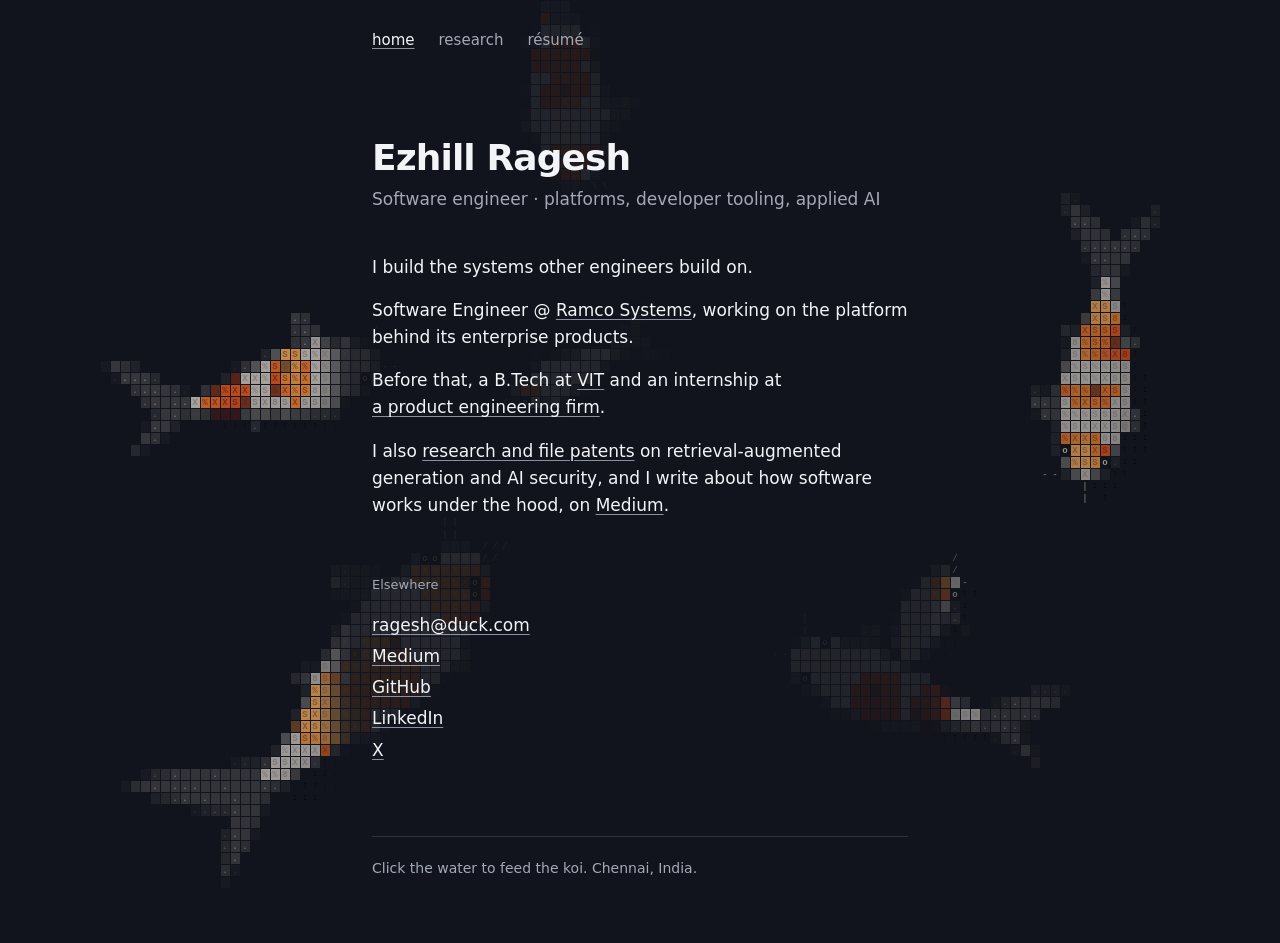
==== commit 3455a63b: "Move research to its own page and add hover cards Rework the home page into a short hero: Ramco Syst" ====
--- a/index.html
+++ b/index.html
@@ -65,175 +65,15 @@
   }
 }
 </script>
-<style>
-  :root {
-    color-scheme: dark;
-    --bg: #11141c;
-    --text: #f2f4f8;
-    --muted: #a3a9b6;
-    --underline: #8a91a0;
-    --line: #2c3240;
-    --focus: #4da3ff;
-  }
-
-  *, *::before, *::after { box-sizing: border-box; }
-
-  html {
-    -webkit-text-size-adjust: 100%;
-    text-size-adjust: 100%;
-  }
-
-  body {
-    margin: 0;
-    background: var(--bg);
-    color: var(--text);
-    font: 400 1.0625rem/1.6 system-ui, -apple-system, "Segoe UI", Roboto, "Helvetica Neue", Arial, sans-serif;
-    font-synthesis: none;
-    text-rendering: optimizeLegibility;
-    -webkit-font-smoothing: antialiased;
-  }
-
-  .sea {
-    position: fixed;
-    inset: 0;
-    z-index: -1;
-    width: 100%;
-    height: 100%;
-    pointer-events: none;
-  }
-
-  .wrap {
-    max-width: 36rem;
-    margin: 0 auto;
-    padding: 0 1.25rem;
-  }
-  .top { padding-top: clamp(3.5rem, 12vh, 8rem); }
-
-  .sr {
-    position: absolute;
-    width: 1px;
-    height: 1px;
-    margin: -1px;
-    padding: 0;
-    overflow: hidden;
-    clip: rect(0 0 0 0);
-    white-space: nowrap;
-    border: 0;
-  }
-
-  h1 {
-    margin: 0;
-    font-size: clamp(1.875rem, 6vw, 2.25rem);
-    line-height: 1.15;
-    font-weight: 600;
-    letter-spacing: -0.025em;
-  }
-
-  .lede {
-    margin: 0.5rem 0 0;
-    color: var(--muted);
-  }
-
-  h2 {
-    margin: 3.5rem 0 1rem;
-    font-size: 0.8125rem;
-    font-weight: 500;
-    color: var(--muted);
-  }
-
-  p { margin: 0 0 1rem; }
-  .intro { margin-top: 2.5rem; }
-
-  a {
-    color: inherit;
-    text-decoration: underline;
-    text-decoration-color: var(--underline);
-    text-decoration-thickness: 1px;
-    text-underline-offset: 0.2em;
-  }
-  a:hover { text-decoration-color: currentColor; }
-  a:focus-visible,
-  summary:focus-visible {
-    outline: 2px solid var(--focus);
-    outline-offset: 2px;
-    border-radius: 2px;
-  }
-
-  ul, ol {
-    list-style: none;
-    margin: 0;
-    padding: 0;
-  }
-  li { margin: 0 0 1.5rem; }
-  li:last-child { margin-bottom: 0; }
-
-  .row {
-    display: flex;
-    justify-content: space-between;
-    align-items: baseline;
-    gap: 1rem;
-  }
-  .meta {
-    flex-shrink: 0;
-    color: var(--muted);
-    font-size: 0.9375rem;
-    font-variant-numeric: tabular-nums;
-  }
-  .desc {
-    display: block;
-    color: var(--muted);
-  }
-
-  .points {
-    margin-top: 0.5rem;
-    color: var(--muted);
-  }
-  .points li {
-    position: relative;
-    margin: 0 0 0.375rem;
-    padding-left: 1rem;
-  }
-  .points li::before {
-    content: "–";
-    content: "–" / "";
-    position: absolute;
-    left: 0;
-  }
-
-  details { margin-top: 0.375rem; }
-  summary {
-    width: fit-content;
-    color: var(--muted);
-    font-size: 0.9375rem;
-    cursor: pointer;
-  }
-  summary:hover { color: var(--text); }
-  details p {
-    margin: 0.375rem 0 0;
-    padding-left: 1rem;
-    border-left: 1px solid var(--line);
-  }
-
-  .links li { margin-bottom: 0.25rem; }
-
-  footer .wrap { padding-bottom: 4rem; }
-  footer p {
-    margin: 4.5rem 0 0;
-    padding-top: 1.25rem;
-    border-top: 1px solid var(--line);
-    color: var(--muted);
-    font-size: 0.875rem;
-  }
-
-  ::selection {
-    background: var(--text);
-    color: var(--bg);
-  }
-
-</style>
+<link rel="stylesheet" href="/style.css?v=4">
 </head>
 <body>
 <canvas class="sea" aria-hidden="true"></canvas>
+<nav class="wrap nav" aria-label="Main" data-koi-avoid>
+  <a href="/" aria-current="page">home</a>
+  <a href="/research/">research</a>
+  <a href="/resume.pdf">r&eacute;sum&eacute;</a>
+</nav>
 <header class="wrap top" data-koi-avoid>
   <h1>Ezhill Ragesh</h1>
   <p class="lede">Software engineer · platforms, developer tooling, applied AI</p>
@@ -242,97 +82,15 @@
 <main class="wrap">
   <section class="intro" aria-label="About" data-koi-avoid>
     <p>I build the systems other engineers build on.</p>
-    <p>I&rsquo;m a software engineer at <a href="https://www.ramco.com">Ramco Systems</a>, working on shared infrastructure for its enterprise products.</p>
-    <p>I also do research and file patents, mostly on retrieval-augmented generation, AI security and knowledge graphs. And I write about how software works under the hood, on <a href="https://medium.com/@ezhillragesh">Medium</a>.</p>
-    <p>I write TypeScript, Rust and Python, and I like work that can be measured: real numbers, tests that run, and changes that don&rsquo;t break anyone downstream.</p>
-  </section>
-
-  <section aria-labelledby="work" data-koi-avoid>
-    <h2 id="work">Work</h2>
-    <ul role="list">
-      <li>
-        <div class="row"><span>Software Engineer, <a href="https://www.ramco.com">Ramco Systems</a></span><span class="meta">2025&ndash;now</span></div>
-        <ul class="points" role="list">
-          <li>Modernised the build and packaging of a shared platform used across product teams, making it far lighter and easier to release.</li>
-          <li>Designed AI-agent-assisted workflows that reproduce, check and review changes before they ship.</li>
-          <li>Moved styling to a design-token theming system shared across products.</li>
-          <li>Led WCAG accessibility work across the platform, and improved release reliability.</li>
-        </ul>
-      </li>
-      <li>
-        <div class="row"><span>Software Developer Intern, Minuscule Technologies</span><span class="meta">2023</span></div>
-        <span class="desc">Health-analytics dashboard pulling Fitbit and Apple Watch data through Google Fit and HealthKit.</span>
-      </li>
-    </ul>
-  </section>
-
-  <section aria-labelledby="research" data-koi-avoid>
-    <h2 id="research">Research &amp; patents</h2>
-    <ul role="list">
-      <li>
-        <div class="row"><span>System and Method for Human Presence Verified Access Control of Retrieval-Augmented Generation Data</span><span class="meta">2026</span></div>
-        <span class="desc">Indian patent application 202641076803, published July 2026, filed through VIT.</span>
-        <details>
-          <summary>In plain words<span class="sr">: human-presence patent</span></summary>
-          <p>An AI assistant can read private documents only while a real person is proven to be present, so malware on a fully compromised computer can&rsquo;t quietly pull the data out.</p>
-        </details>
-      </li>
-      <li>
-        <div class="row"><span>System and Method for Preventing Large Language Model Prompt Injection and Identity Spoofing</span><span class="meta">2026</span></div>
-        <span class="desc">Indian patent application 202641022703, filed through VIT.</span>
-        <details>
-          <summary>In plain words<span class="sr">: prompt-injection patent</span></summary>
-          <p>Stops attackers from hiding instructions in what an AI model reads, or posing as someone else, to make the model do things it shouldn&rsquo;t.</p>
-        </details>
-      </li>
-      <li>
-        <div class="row"><span>CT-KG-RAG: A Threat Knowledge Graph Framework for Graph-Structural Intervention Simulation and Hypothetical Attack-Path Reasoning</span><span class="meta">2026</span></div>
-        <span class="desc">Peer-reviewed IEEE conference paper.</span>
-        <details>
-          <summary>In plain words<span class="sr">: threat knowledge graph paper</span></summary>
-          <p>Maps how cyberattacks connect as a graph, then lets an AI ask &ldquo;what if&rdquo;: which attack paths open or close when one part of a system changes.</p>
-        </details>
-      </li>
-      <li>
-        <div class="row"><span>Clarifying the Role of Non-Linear Models in Financial Markets and Stock Forecasting</span><span class="meta">Under review</span></div>
-        <span class="desc">Non-linear forecasting models explained with SHAP and LIME.</span>
-        <details>
-          <summary>In plain words<span class="sr">: stock forecasting paper</span></summary>
-          <p>Tests whether complex models really predict Indian stock prices better than simple ones, and shows why they make the predictions they do.</p>
-        </details>
-      </li>
-    </ul>
-  </section>
-
-  <section aria-labelledby="projects" data-koi-avoid>
-    <h2 id="projects">Projects</h2>
-    <ul role="list">
-      <li>
-        <div class="row"><a href="https://github.com/ezhillragesh/performance-engine">Perf Intelligence</a><span class="meta">TypeScript</span></div>
-        <span class="desc">Links user interactions, network requests and React renders into causal traces, and reports performance and accessibility issues with evidence. Chrome extension, 174-rule accessibility catalogue, 800+ tests.</span>
-      </li>
-      <li>
-        <div class="row"><a href="https://sourceguide.vercel.app/">SourceGuide</a><span class="meta">Next.js</span></div>
-        <span class="desc">Finds beginner-friendly issues across Google Summer of Code organisations. Used by 1,000+ people.</span>
-      </li>
-    </ul>
-  </section>
-
-  <section aria-labelledby="education" data-koi-avoid>
-    <h2 id="education">Education</h2>
-    <ul role="list">
-      <li>
-        <div class="row"><span>B.Tech, Computer Science &amp; Business Systems</span><span class="meta">2021&ndash;2025</span></div>
-        <span class="desc">Vellore Institute of Technology. CGPA 8.43.</span>
-      </li>
-    </ul>
+    <p>Software Engineer @ <span class="cite" data-koi-ignore><button type="button" class="cite-name" aria-expanded="false" aria-controls="card-ramco">Ramco Systems</button><span class="card" id="card-ramco" role="group" aria-label="Ramco Systems"><span class="card-head"><span>Ramco Systems</span><span class="card-date">2025&ndash;Present</span></span><span class="card-role">Software Engineer</span><span class="card-text">The shared platform behind Ramco&rsquo;s enterprise products: build and release tooling, design-token theming, accessibility, and AI-agent workflows that review changes before they ship.</span><a class="card-link" href="https://www.ramco.com">Visit site <span aria-hidden="true">&#8599;</span></a></span></span>, working on the platform behind its enterprise products.</p>
+    <p>Before that, a B.Tech at <span class="cite" data-koi-ignore><button type="button" class="cite-name" aria-expanded="false" aria-controls="card-vit">VIT</button><span class="card" id="card-vit" role="group" aria-label="Vellore Institute of Technology"><span class="card-head"><span>Vellore Institute of Technology</span><span class="card-date">2021&ndash;2025</span></span><span class="card-role">B.Tech, Computer Science &amp; Business Systems</span><span class="card-text">CGPA 8.43. My patents and research are filed through VIT.</span><a class="card-link" href="https://vit.ac.in">Visit site <span aria-hidden="true">&#8599;</span></a></span></span> and an internship at <span class="cite" data-koi-ignore><button type="button" class="cite-name" aria-expanded="false" aria-controls="card-minuscule">a product engineering firm</button><span class="card" id="card-minuscule" role="group" aria-label="Minuscule Technologies"><span class="card-head"><span>Minuscule Technologies</span><span class="card-date">2023</span></span><span class="card-role">Software Developer Intern</span><span class="card-text">A health-analytics dashboard pulling Fitbit and Apple Watch data through Google Fit and HealthKit.</span><a class="card-link" href="https://www.minusculetechnologies.com">Visit site <span aria-hidden="true">&#8599;</span></a></span></span>.</p>
+    <p>I also <a href="/research/">research and file patents</a> on retrieval-augmented generation and AI security, and I write about how software works under the hood, on <a href="https://medium.com/@ezhillragesh">Medium</a>.</p>
   </section>
 
   <section aria-labelledby="elsewhere" data-koi-avoid>
     <h2 id="elsewhere">Elsewhere</h2>
     <ul class="links" role="list">
       <li><a href="mailto:ragesh@duck.com">ragesh@duck.com</a></li>
-      <li><a href="/resume.pdf">R&eacute;sum&eacute; (PDF)</a></li>
       <li><a href="https://medium.com/@ezhillragesh">Medium</a></li>
       <li><a href="https://github.com/ezhillragesh">GitHub</a></li>
       <li><a href="https://linkedin.com/in/ezhillragesh">LinkedIn</a></li>
@@ -348,6 +106,46 @@
   </div>
 </footer>
 
-<script src="koi.js" defer></script>
+<script>
+// Tap or click a mention to pin its card; Escape or a tap elsewhere closes it.
+(() => {
+  const cites = [...document.querySelectorAll('.cite')];
+  const close = (c) => { c.classList.remove('open'); c.querySelector('.cite-name').setAttribute('aria-expanded', 'false'); };
+  // keep a card on screen: shift it left on narrow windows, and open it below the line near the top
+  const place = (c) => {
+    const card = c.querySelector('.card');
+    card.style.transform = '';
+    card.classList.remove('below');
+    let r = card.getBoundingClientRect();
+    if (!r.width) return;
+    if (r.top < 8) { card.classList.add('below'); r = card.getBoundingClientRect(); }
+    if (r.right > innerWidth - 12) card.style.transform = `translateX(${innerWidth - 12 - r.right}px)`;
+  };
+  for (const c of cites) {
+    const btn = c.querySelector('.cite-name');
+    btn.addEventListener('click', () => {
+      const open = !c.classList.contains('open');
+      cites.forEach(close);
+      c.classList.remove('hush');
+      if (open) { c.classList.add('open'); btn.setAttribute('aria-expanded', 'true'); requestAnimationFrame(() => place(c)); }
+    });
+    c.addEventListener('pointerenter', () => requestAnimationFrame(() => place(c)));
+    // keyboard focus opens the card and keeps it open while focus moves on to its link
+    c.addEventListener('focusin', (e) => {
+      if (e.target.matches(':focus-visible')) c.classList.add('kb');
+      requestAnimationFrame(() => place(c));
+    });
+    c.addEventListener('focusout', (e) => { if (!c.contains(e.relatedTarget)) c.classList.remove('kb', 'hush'); });
+    c.addEventListener('pointerleave', () => c.classList.remove('hush'));
+  }
+  document.addEventListener('click', (e) => { if (!e.target.closest('.cite')) cites.forEach(close); });
+  document.addEventListener('keydown', (e) => {
+    if (e.key !== 'Escape') return;
+    const open = cites.find((c) => c.classList.contains('open') || c.contains(document.activeElement));
+    if (open) { close(open); open.classList.add('hush'); open.querySelector('.cite-name').focus(); }
+  });
+})();
+</script>
+<script src="/koi.js?v=3" defer></script>
 </body>
 </html>
--- a/style.css
+++ b/style.css
@@ -0,0 +1,256 @@
+:root {
+  color-scheme: dark;
+  --bg: #11141c;
+  --text: #f2f4f8;
+  --muted: #a3a9b6;
+  --underline: #8a91a0;
+  --line: #2c3240;
+  --card: #181c27;
+  --focus: #4da3ff;
+}
+
+*, *::before, *::after { box-sizing: border-box; }
+
+html {
+  -webkit-text-size-adjust: 100%;
+  text-size-adjust: 100%;
+}
+
+body {
+  margin: 0;
+  background: var(--bg);
+  color: var(--text);
+  font: 400 1.0625rem/1.6 system-ui, -apple-system, "Segoe UI", Roboto, "Helvetica Neue", Arial, sans-serif;
+  font-synthesis: none;
+  text-rendering: optimizeLegibility;
+  -webkit-font-smoothing: antialiased;
+}
+
+.sea {
+  position: fixed;
+  inset: 0;
+  z-index: -1;
+  width: 100%;
+  height: 100%;
+  pointer-events: none;
+}
+
+.wrap {
+  max-width: 36rem;
+  margin: 0 auto;
+  padding: 0 1.25rem;
+}
+.top { padding-top: clamp(2.5rem, 9vh, 6rem); }
+
+/* Site navigation */
+.nav {
+  display: flex;
+  align-items: baseline;
+  gap: 1.5rem;
+  padding-top: 1.5rem;
+  font-size: 0.9375rem;
+}
+.nav a {
+  padding: 0.25rem 0;
+  color: var(--muted);
+  text-decoration: none;
+}
+.nav a:hover { color: var(--text); }
+.nav a[aria-current="page"] {
+  color: var(--text);
+  text-decoration: underline;
+  text-decoration-color: var(--underline);
+}
+
+.sr {
+  position: absolute;
+  width: 1px;
+  height: 1px;
+  margin: -1px;
+  padding: 0;
+  overflow: hidden;
+  clip: rect(0 0 0 0);
+  white-space: nowrap;
+  border: 0;
+}
+
+h1 {
+  margin: 0;
+  font-size: clamp(1.875rem, 6vw, 2.25rem);
+  line-height: 1.15;
+  font-weight: 600;
+  letter-spacing: -0.025em;
+}
+
+.lede {
+  margin: 0.5rem 0 0;
+  color: var(--muted);
+}
+
+h2 {
+  margin: 3.5rem 0 1rem;
+  font-size: 0.8125rem;
+  font-weight: 500;
+  color: var(--muted);
+}
+
+p { margin: 0 0 1rem; }
+.intro { margin-top: 2.5rem; }
+
+a {
+  color: inherit;
+  text-decoration: underline;
+  text-decoration-color: var(--underline);
+  text-decoration-thickness: 1px;
+  text-underline-offset: 0.2em;
+}
+a:hover { text-decoration-color: currentColor; }
+a:focus-visible,
+summary:focus-visible {
+  outline: 2px solid var(--focus);
+  outline-offset: 2px;
+  border-radius: 2px;
+}
+
+ul, ol {
+  list-style: none;
+  margin: 0;
+  padding: 0;
+}
+li { margin: 0 0 1.5rem; }
+li:last-child { margin-bottom: 0; }
+
+.row {
+  display: flex;
+  justify-content: space-between;
+  align-items: baseline;
+  gap: 1rem;
+}
+.meta {
+  flex-shrink: 0;
+  color: var(--muted);
+  font-size: 0.9375rem;
+  font-variant-numeric: tabular-nums;
+}
+.desc {
+  display: block;
+  color: var(--muted);
+}
+
+/* Inline mentions that open a small card: hover or keyboard focus on a pointer, tap on touch. */
+.cite { position: relative; display: inline; }
+.cite-name {
+  display: inline;
+  margin: 0;
+  padding: 0;
+  border: 0;
+  background: none;
+  color: inherit;
+  font: inherit;
+  line-height: inherit;
+  text-align: inherit;
+  text-decoration: underline;
+  text-decoration-color: var(--underline);
+  text-decoration-thickness: 1px;
+  text-underline-offset: 0.2em;
+  cursor: pointer;
+}
+.cite-name:hover,
+.cite-name[aria-expanded="true"] { text-decoration-color: currentColor; }
+.cite-name:focus-visible {
+  outline: 2px solid var(--focus);
+  outline-offset: 2px;
+  border-radius: 2px;
+}
+.card {
+  display: none;
+  position: absolute;
+  z-index: 10;
+  left: 0;
+  bottom: 100%;
+  width: 20rem;
+  max-width: calc(100vw - 2.5rem);
+  /* a transparent bridge, so the pointer can travel from the name onto the card */
+  padding-bottom: 0.625rem;
+  font-size: 0.8125rem;
+  line-height: 1.45;
+  text-align: left;
+  white-space: normal;
+}
+.card > * {
+  display: block;
+  padding: 0 0.875rem;
+  background: var(--card);
+  border-inline: 1px solid var(--line);
+}
+.card-head {
+  display: flex;
+  justify-content: space-between;
+  gap: 1rem;
+  padding-top: 0.75rem;
+  border-top: 1px solid var(--line);
+  border-radius: 8px 8px 0 0;
+  color: var(--muted);
+}
+.card-date { flex-shrink: 0; font-variant-numeric: tabular-nums; }
+.card-role { padding-top: 0.375rem; font-size: 0.875rem; color: var(--text); }
+.card-text { padding-top: 0.25rem; padding-bottom: 0.625rem; color: var(--muted); }
+.card .card-link {
+  padding-top: 0.5rem;
+  padding-bottom: 0.625rem;
+  border-top: 1px solid var(--line);
+  border-bottom: 1px solid var(--line);
+  border-radius: 0 0 8px 8px;
+  color: var(--muted);
+  text-decoration: none;
+}
+.card .card-link:hover { color: var(--text); }
+.cite.open > .card,
+.cite.kb > .card { display: block; animation: card-in 140ms ease-out; }
+@media (hover: hover) and (pointer: fine) {
+  .cite:hover > .card { display: block; animation: card-in 140ms ease-out; }
+}
+/* Escape hides a card until focus or the pointer leaves the mention */
+.cite.hush > .card { display: none !important; }
+/* not enough room above: open below the line instead */
+.card.below { bottom: auto; top: 100%; padding-bottom: 0; padding-top: 0.625rem; }
+@keyframes card-in { from { opacity: 0; translate: 0 4px; } }
+@media (prefers-reduced-motion: reduce) {
+  .card { animation: none !important; }
+}
+/* On phones the card spans the text column above the paragraph, so it never runs off-screen. */
+@media (max-width: 640px) {
+  .cite { position: static; }
+  .intro p { position: relative; }
+  .card { width: auto; right: 0; max-width: none; }
+}
+
+details { margin-top: 0.375rem; }
+summary {
+  width: fit-content;
+  color: var(--muted);
+  font-size: 0.9375rem;
+  cursor: pointer;
+}
+summary:hover { color: var(--text); }
+details p {
+  margin: 0.375rem 0 0;
+  padding-left: 1rem;
+  border-left: 1px solid var(--line);
+}
+
+.links li { margin-bottom: 0.25rem; }
+
+footer .wrap { padding-bottom: 4rem; }
+footer p {
+  margin: 4.5rem 0 0;
+  padding-top: 1.25rem;
+  border-top: 1px solid var(--line);
+  color: var(--muted);
+  font-size: 0.875rem;
+}
+
+::selection {
+  background: var(--text);
+  color: var(--bg);
+}
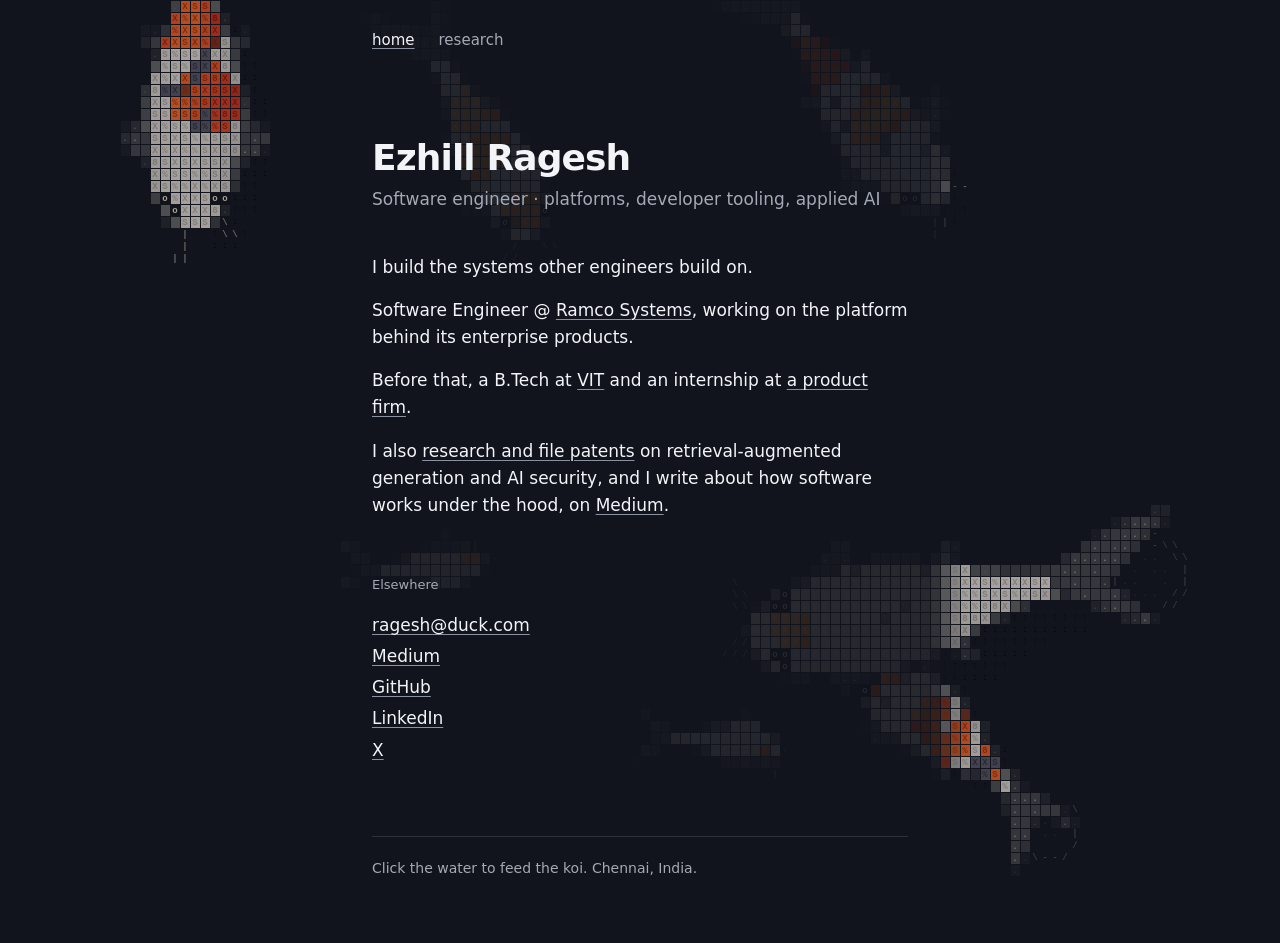
==== commit 71dc3208: "Tidy the hero line, open external links in a new tab, unlink résumé The hover-card names were button" ====
--- a/index.html
+++ b/index.html
@@ -65,14 +65,13 @@
   }
 }
 </script>
-<link rel="stylesheet" href="/style.css?v=4">
+<link rel="stylesheet" href="/style.css?v=5">
 </head>
 <body>
 <canvas class="sea" aria-hidden="true"></canvas>
 <nav class="wrap nav" aria-label="Main" data-koi-avoid>
   <a href="/" aria-current="page">home</a>
   <a href="/research/">research</a>
-  <a href="/resume.pdf">r&eacute;sum&eacute;</a>
 </nav>
 <header class="wrap top" data-koi-avoid>
   <h1>Ezhill Ragesh</h1>
@@ -82,19 +81,19 @@
 <main class="wrap">
   <section class="intro" aria-label="About" data-koi-avoid>
     <p>I build the systems other engineers build on.</p>
-    <p>Software Engineer @ <span class="cite" data-koi-ignore><button type="button" class="cite-name" aria-expanded="false" aria-controls="card-ramco">Ramco Systems</button><span class="card" id="card-ramco" role="group" aria-label="Ramco Systems"><span class="card-head"><span>Ramco Systems</span><span class="card-date">2025&ndash;Present</span></span><span class="card-role">Software Engineer</span><span class="card-text">The shared platform behind Ramco&rsquo;s enterprise products: build and release tooling, design-token theming, accessibility, and AI-agent workflows that review changes before they ship.</span><a class="card-link" href="https://www.ramco.com">Visit site <span aria-hidden="true">&#8599;</span></a></span></span>, working on the platform behind its enterprise products.</p>
-    <p>Before that, a B.Tech at <span class="cite" data-koi-ignore><button type="button" class="cite-name" aria-expanded="false" aria-controls="card-vit">VIT</button><span class="card" id="card-vit" role="group" aria-label="Vellore Institute of Technology"><span class="card-head"><span>Vellore Institute of Technology</span><span class="card-date">2021&ndash;2025</span></span><span class="card-role">B.Tech, Computer Science &amp; Business Systems</span><span class="card-text">CGPA 8.43. My patents and research are filed through VIT.</span><a class="card-link" href="https://vit.ac.in">Visit site <span aria-hidden="true">&#8599;</span></a></span></span> and an internship at <span class="cite" data-koi-ignore><button type="button" class="cite-name" aria-expanded="false" aria-controls="card-minuscule">a product engineering firm</button><span class="card" id="card-minuscule" role="group" aria-label="Minuscule Technologies"><span class="card-head"><span>Minuscule Technologies</span><span class="card-date">2023</span></span><span class="card-role">Software Developer Intern</span><span class="card-text">A health-analytics dashboard pulling Fitbit and Apple Watch data through Google Fit and HealthKit.</span><a class="card-link" href="https://www.minusculetechnologies.com">Visit site <span aria-hidden="true">&#8599;</span></a></span></span>.</p>
-    <p>I also <a href="/research/">research and file patents</a> on retrieval-augmented generation and AI security, and I write about how software works under the hood, on <a href="https://medium.com/@ezhillragesh">Medium</a>.</p>
+    <p>Software Engineer @ <span class="cite" data-koi-ignore><span class="cite-name" role="button" tabindex="0" aria-expanded="false" aria-controls="card-ramco">Ramco Systems</span><span class="card" id="card-ramco" role="group" aria-label="Ramco Systems"><span class="card-head"><span>Ramco Systems</span><span class="card-date">2025&ndash;Present</span></span><span class="card-role">Software Engineer</span><span class="card-text">The shared platform behind Ramco&rsquo;s enterprise products: build and release tooling, design-token theming, accessibility, and AI-agent workflows that review changes before they ship.</span><a class="card-link" href="https://www.ramco.com" target="_blank" rel="noopener noreferrer">Visit site <span aria-hidden="true">&#8599;</span><span class="sr"> (opens in a new tab)</span></a></span></span>, working on the platform behind its enterprise products.</p>
+    <p>Before that, a B.Tech at <span class="cite" data-koi-ignore><span class="cite-name" role="button" tabindex="0" aria-expanded="false" aria-controls="card-vit">VIT</span><span class="card" id="card-vit" role="group" aria-label="Vellore Institute of Technology"><span class="card-head"><span>Vellore Institute of Technology</span><span class="card-date">2021&ndash;2025</span></span><span class="card-role">B.Tech, Computer Science &amp; Business Systems</span><span class="card-text">CGPA 8.43. My patents and research are filed through VIT.</span><a class="card-link" href="https://vit.ac.in" target="_blank" rel="noopener noreferrer">Visit site <span aria-hidden="true">&#8599;</span><span class="sr"> (opens in a new tab)</span></a></span></span> and an internship at <span class="cite" data-koi-ignore><span class="cite-name" role="button" tabindex="0" aria-expanded="false" aria-controls="card-minuscule">a product firm</span><span class="card" id="card-minuscule" role="group" aria-label="Minuscule Technologies"><span class="card-head"><span>Minuscule Technologies</span><span class="card-date">2023</span></span><span class="card-role">Software Developer Intern</span><span class="card-text">A health-analytics dashboard pulling Fitbit and Apple Watch data through Google Fit and HealthKit.</span><a class="card-link" href="https://www.minusculetechnologies.com" target="_blank" rel="noopener noreferrer">Visit site <span aria-hidden="true">&#8599;</span><span class="sr"> (opens in a new tab)</span></a></span></span>.</p>
+    <p>I also <a href="/research/">research and file patents</a> on retrieval-augmented generation and AI security, and I write about how software works under the hood, on <a href="https://medium.com/@ezhillragesh" target="_blank" rel="noopener noreferrer">Medium<span class="sr"> (opens in a new tab)</span></a>.</p>
   </section>
 
   <section aria-labelledby="elsewhere" data-koi-avoid>
     <h2 id="elsewhere">Elsewhere</h2>
     <ul class="links" role="list">
       <li><a href="mailto:ragesh@duck.com">ragesh@duck.com</a></li>
-      <li><a href="https://medium.com/@ezhillragesh">Medium</a></li>
-      <li><a href="https://github.com/ezhillragesh">GitHub</a></li>
-      <li><a href="https://linkedin.com/in/ezhillragesh">LinkedIn</a></li>
-      <li><a href="https://x.com/ezhillragesh">X</a></li>
+      <li><a href="https://medium.com/@ezhillragesh" target="_blank" rel="noopener noreferrer">Medium<span class="sr"> (opens in a new tab)</span></a></li>
+      <li><a href="https://github.com/ezhillragesh" target="_blank" rel="noopener noreferrer">GitHub<span class="sr"> (opens in a new tab)</span></a></li>
+      <li><a href="https://linkedin.com/in/ezhillragesh" target="_blank" rel="noopener noreferrer">LinkedIn<span class="sr"> (opens in a new tab)</span></a></li>
+      <li><a href="https://x.com/ezhillragesh" target="_blank" rel="noopener noreferrer">X<span class="sr"> (opens in a new tab)</span></a></li>
     </ul>
   </section>
 
@@ -123,6 +122,9 @@
   };
   for (const c of cites) {
     const btn = c.querySelector('.cite-name');
+    btn.addEventListener('keydown', (e) => {
+      if (e.key === 'Enter' || e.key === ' ') { e.preventDefault(); btn.click(); }
+    });
     btn.addEventListener('click', () => {
       const open = !c.classList.contains('open');
       cites.forEach(close);
--- a/style.css
+++ b/style.css
@@ -140,15 +140,6 @@
 /* Inline mentions that open a small card: hover or keyboard focus on a pointer, tap on touch. */
 .cite { position: relative; display: inline; }
 .cite-name {
-  display: inline;
-  margin: 0;
-  padding: 0;
-  border: 0;
-  background: none;
-  color: inherit;
-  font: inherit;
-  line-height: inherit;
-  text-align: inherit;
   text-decoration: underline;
   text-decoration-color: var(--underline);
   text-decoration-thickness: 1px;
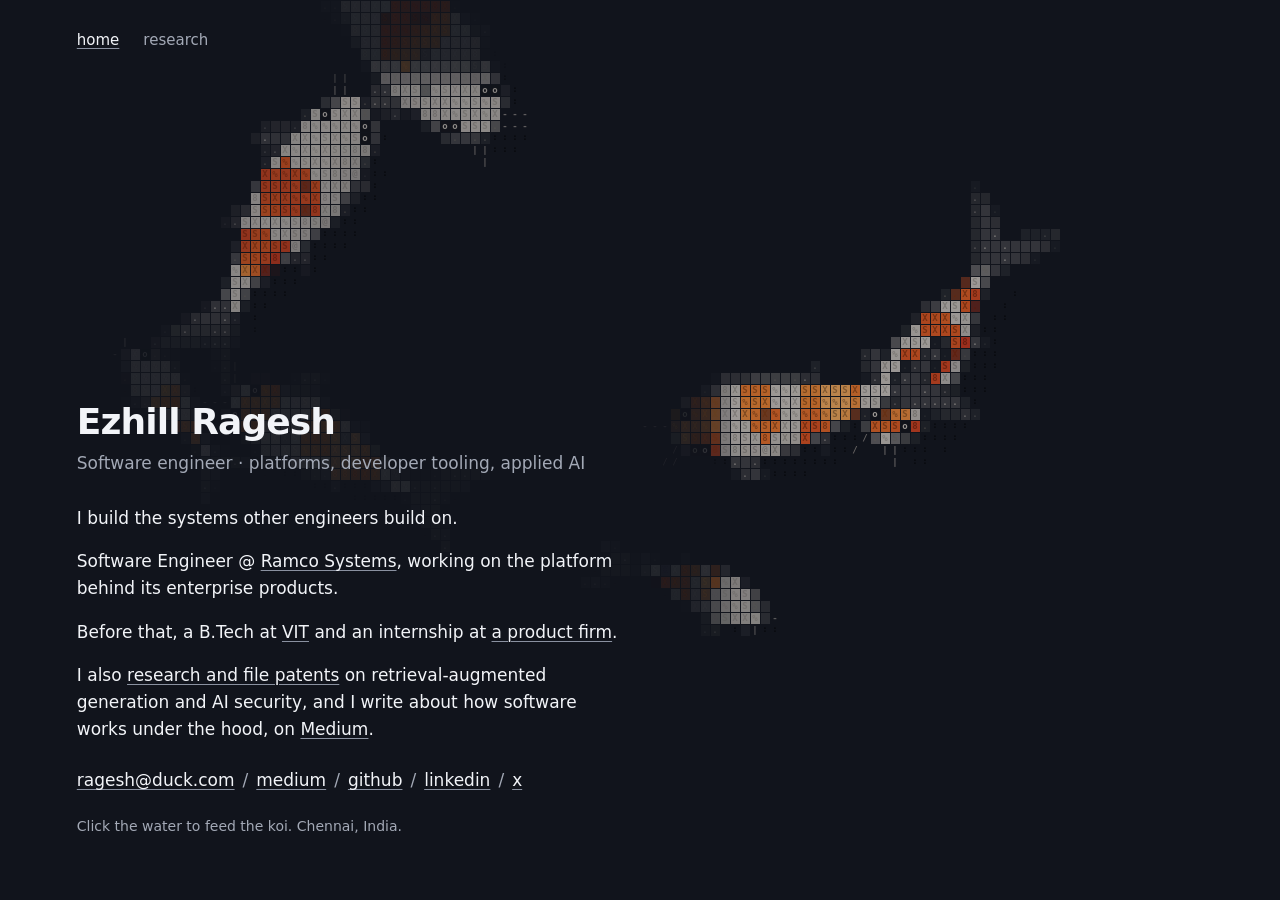
==== commit 3f03ad0f: "Anchor the home page to the bottom-left, like a koi pond Home now fills one screen: the navbar sits " ====
--- a/index.html
+++ b/index.html
@@ -65,9 +65,9 @@
   }
 }
 </script>
-<link rel="stylesheet" href="/style.css?v=5">
+<link rel="stylesheet" href="/style.css?v=7">
 </head>
-<body>
+<body class="home">
 <canvas class="sea" aria-hidden="true"></canvas>
 <nav class="wrap nav" aria-label="Main" data-koi-avoid>
   <a href="/" aria-current="page">home</a>
@@ -86,16 +86,13 @@
     <p>I also <a href="/research/">research and file patents</a> on retrieval-augmented generation and AI security, and I write about how software works under the hood, on <a href="https://medium.com/@ezhillragesh" target="_blank" rel="noopener noreferrer">Medium<span class="sr"> (opens in a new tab)</span></a>.</p>
   </section>
 
-  <section aria-labelledby="elsewhere" data-koi-avoid>
-    <h2 id="elsewhere">Elsewhere</h2>
-    <ul class="links" role="list">
-      <li><a href="mailto:ragesh@duck.com">ragesh@duck.com</a></li>
-      <li><a href="https://medium.com/@ezhillragesh" target="_blank" rel="noopener noreferrer">Medium<span class="sr"> (opens in a new tab)</span></a></li>
-      <li><a href="https://github.com/ezhillragesh" target="_blank" rel="noopener noreferrer">GitHub<span class="sr"> (opens in a new tab)</span></a></li>
-      <li><a href="https://linkedin.com/in/ezhillragesh" target="_blank" rel="noopener noreferrer">LinkedIn<span class="sr"> (opens in a new tab)</span></a></li>
-      <li><a href="https://x.com/ezhillragesh" target="_blank" rel="noopener noreferrer">X<span class="sr"> (opens in a new tab)</span></a></li>
-    </ul>
-  </section>
+  <ul class="socials" role="list" aria-label="Elsewhere" data-koi-avoid>
+    <li><a href="mailto:ragesh@duck.com">ragesh@duck.com</a></li>
+    <li><a href="https://medium.com/@ezhillragesh" target="_blank" rel="noopener noreferrer">medium<span class="sr"> (opens in a new tab)</span></a></li>
+    <li><a href="https://github.com/ezhillragesh" target="_blank" rel="noopener noreferrer">github<span class="sr"> (opens in a new tab)</span></a></li>
+    <li><a href="https://linkedin.com/in/ezhillragesh" target="_blank" rel="noopener noreferrer">linkedin<span class="sr"> (opens in a new tab)</span></a></li>
+    <li><a href="https://x.com/ezhillragesh" target="_blank" rel="noopener noreferrer">x<span class="sr"> (opens in a new tab)</span></a></li>
+  </ul>
 
 </main>
 
--- a/style.css
+++ b/style.css
@@ -35,10 +35,12 @@
   pointer-events: none;
 }
 
+/* Content hugs the left edge, leaving open water for the koi on the right. */
 .wrap {
-  max-width: 36rem;
-  margin: 0 auto;
-  padding: 0 1.25rem;
+  --pad: clamp(1.25rem, 6vw, 5.5rem);
+  max-width: calc(34rem + 2 * var(--pad));
+  margin: 0;
+  padding: 0 var(--pad);
 }
 .top { padding-top: clamp(2.5rem, 9vh, 6rem); }
 
@@ -230,15 +232,40 @@
   border-left: 1px solid var(--line);
 }
 
-.links li { margin-bottom: 0.25rem; }
-
 footer .wrap { padding-bottom: 4rem; }
 footer p {
-  margin: 4.5rem 0 0;
-  padding-top: 1.25rem;
-  border-top: 1px solid var(--line);
+  margin: 3.5rem 0 0;
   color: var(--muted);
   font-size: 0.875rem;
+}
+
+/* Home fits one screen: open water above, the text anchored to the bottom-left.
+   min-height (not a fixed height), so short screens still scroll instead of cutting text off. */
+.home {
+  display: flex;
+  flex-direction: column;
+  min-height: 100vh;
+  min-height: 100dvh;
+}
+.home > header { margin-top: auto; padding-top: 3rem; }
+.home .intro { margin-top: 1.75rem; }
+.home footer .wrap { padding-bottom: clamp(2rem, 7vh, 4.5rem); }
+.home footer p { margin-top: 1.25rem; }
+
+/* Contact links on one line: ragesh@duck.com / medium / github / … */
+.socials {
+  display: flex;
+  flex-wrap: wrap;
+  gap: 0.25rem 0.5rem;
+  margin-top: 1.5rem;
+}
+.socials li { margin: 0; }
+/* the slash ends the item before it, so a wrapped line never starts with one */
+.socials li:not(:last-child)::after {
+  content: "/";
+  content: "/" / "";
+  margin-left: 0.5rem;
+  color: var(--muted);
 }
 
 ::selection {
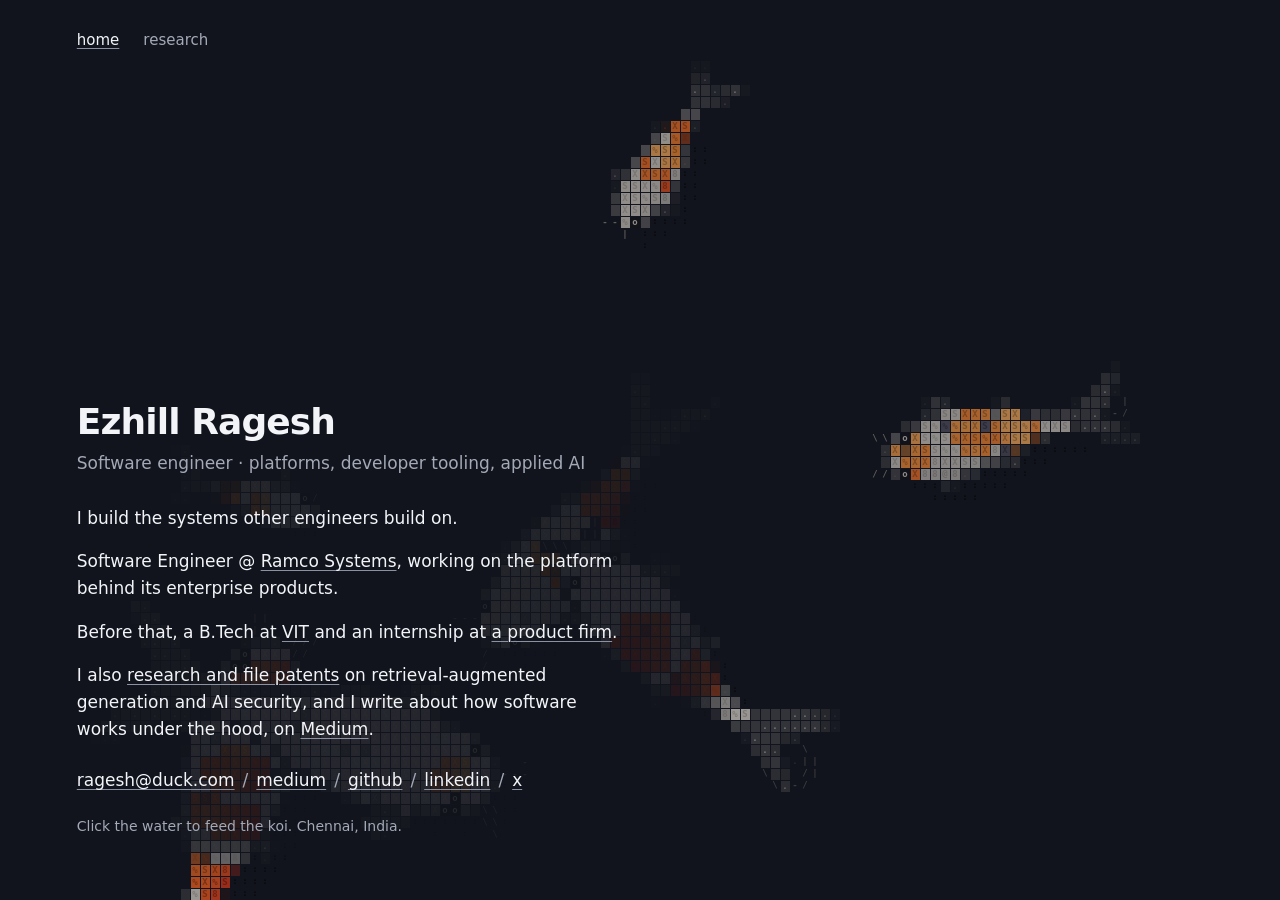
==== commit c3d9975a: "Add Google Search Console verification tag" ====
--- a/index.html
+++ b/index.html
@@ -7,6 +7,7 @@
 <meta name="description" content="Ezhill Ragesh is a software engineer in Chennai working on platforms, developer tooling and applied AI. Research and patents on retrieval-augmented generation and AI security.">
 <meta name="author" content="Ezhill Ragesh">
 <meta name="robots" content="index, follow, max-image-preview:large">
+<meta name="google-site-verification" content="wXo5DWlMVU26jRo-XgVHMzvPyCOrkd4a-7EMkl_KfjE">
 <meta name="color-scheme" content="dark">
 <meta name="theme-color" content="#11141c">
 <link rel="canonical" href="https://ezhillragesh.github.io/">
